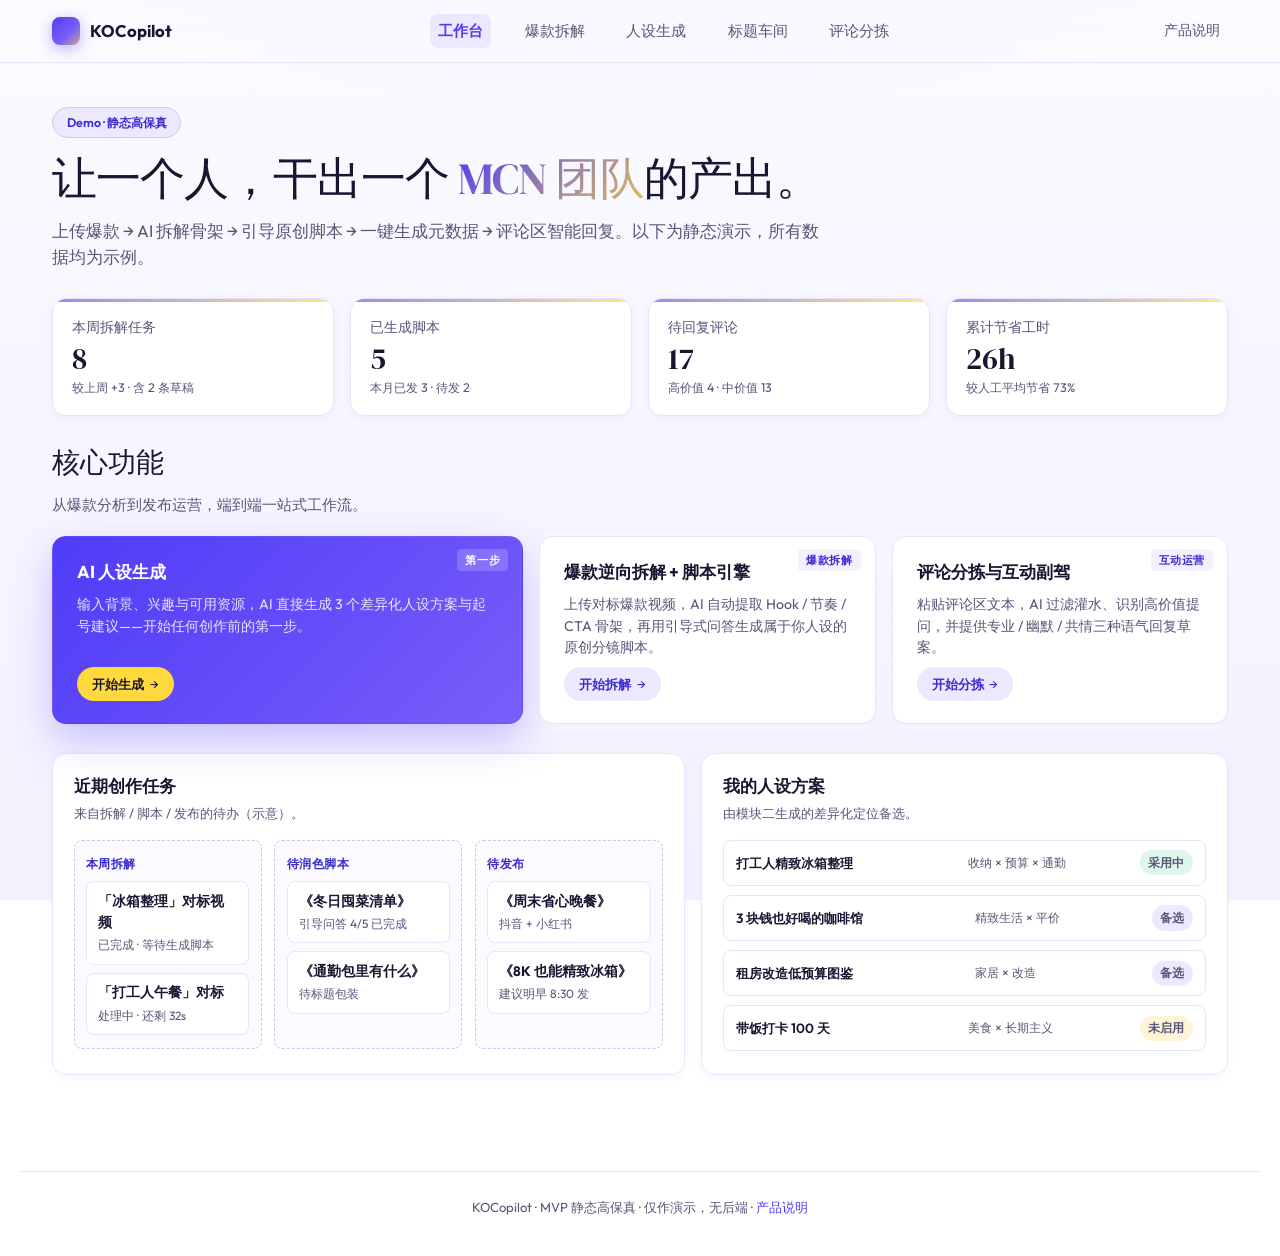
==== index.html @ 05bf1bc9 "feat: initial commit (KOCopilot v0.5)" ====
<!DOCTYPE html>
<html lang="zh-CN">
  <head>
    <meta charset="UTF-8" />
    <meta name="viewport" content="width=device-width, initial-scale=1.0" />
    <title>工作台 — KOCopilot</title>
    <meta
      name="description"
      content="爆款拆解、人设定向、标题包装、评论分拣 一站式 AI 副驾。Demo。"
    />
    <link rel="preconnect" href="https://fonts.googleapis.com" />
    <link rel="preconnect" href="https://fonts.gstatic.com" crossorigin />
    <link
      href="https://fonts.googleapis.com/css2?family=DM+Serif+Display:ital@0;1&family=Outfit:wght@400;500;600;700&display=swap"
      rel="stylesheet"
    />
    <link rel="stylesheet" href="styles.css" />
    <link rel="stylesheet" href="app-screens.css" />
  </head>
  <body>
    <header class="koc-topbar" role="banner">
      <div class="koc-topbar__inner">
        <a class="koc-brand" href="index.html">KOCopilot</a>
        <nav class="koc-nav" aria-label="主功能">
          <a href="index.html" aria-current="page">工作台</a>
          <a href="feature-1.html">爆款拆解</a>
          <a href="feature-2.html">人设生成</a>
          <a href="feature-3.html">标题车间</a>
          <a href="feature-4.html">评论分拣</a>
        </nav>
        <div class="koc-nav koc-nav--muted">
          <a href="landing.html">产品说明</a>
        </div>
      </div>
    </header>

    <main id="main" aria-label="工作台">
      <header class="koc-hero">
        <span class="koc-badge">Demo · 静态高保真</span>
        <h1>让一个人，干出一个 <em>MCN 团队</em>的产出。</h1>
        <p class="koc-lead">
          上传爆款 → AI 拆解骨架 → 引导原创脚本 → 一键生成元数据 → 评论区智能回复。以下为静态演示，所有数据均为示例。
        </p>
      </header>

      <section class="koc-stat-grid" aria-label="数据概览">
        <div class="koc-stat">
          <p class="koc-stat__k">本周拆解任务</p>
          <p class="koc-stat__v">8</p>
          <p class="koc-stat__meta">较上周 +3 · 含 2 条草稿</p>
        </div>
        <div class="koc-stat">
          <p class="koc-stat__k">已生成脚本</p>
          <p class="koc-stat__v">5</p>
          <p class="koc-stat__meta">本月已发 3 · 待发 2</p>
        </div>
        <div class="koc-stat">
          <p class="koc-stat__k">待回复评论</p>
          <p class="koc-stat__v">17</p>
          <p class="koc-stat__meta">高价值 4 · 中价值 13</p>
        </div>
        <div class="koc-stat">
          <p class="koc-stat__k">累计节省工时</p>
          <p class="koc-stat__v">26h</p>
          <p class="koc-stat__meta">较人工平均节省 73%</p>
        </div>
      </section>

      <h2 class="koc-sec-title">核心功能</h2>
      <p class="koc-sec-sub">从爆款分析到发布运营，端到端一站式工作流。</p>

      <div class="koc-entries" role="list">
        <a class="koc-entry koc-entry--primary" href="feature-2.html" role="listitem">
          <span class="koc-entry__tag">第一步</span>
          <h3 class="koc-entry__title">AI 人设生成</h3>
          <p class="koc-entry__p">
            输入背景、兴趣与可用资源，AI 直接生成 3 个差异化人设方案与起号建议——开始任何创作前的第一步。
          </p>
          <span class="koc-entry__cta">开始生成</span>
        </a>
        <a class="koc-entry" href="feature-1.html" role="listitem">
          <span class="koc-entry__tag">爆款拆解</span>
          <h3 class="koc-entry__title">爆款逆向拆解 + 脚本引擎</h3>
          <p class="koc-entry__p">
            上传对标爆款视频，AI 自动提取 Hook / 节奏 / CTA 骨架，再用引导式问答生成属于你人设的原创分镜脚本。
          </p>
          <span class="koc-entry__cta">开始拆解</span>
        </a>
        <a class="koc-entry" href="feature-4.html" role="listitem">
          <span class="koc-entry__tag">互动运营</span>
          <h3 class="koc-entry__title">评论分拣与互动副驾</h3>
          <p class="koc-entry__p">
            粘贴评论区文本，AI 过滤灌水、识别高价值提问，并提供专业 / 幽默 / 共情三种语气回复草案。
          </p>
          <span class="koc-entry__cta">开始分拣</span>
        </a>
      </div>

      <div class="koc-board-row" aria-label="看板区">
        <section class="koc-board" aria-labelledby="board-tasks">
          <h2 id="board-tasks">近期创作任务</h2>
          <p class="koc-board__sub">来自拆解 / 脚本 / 发布的待办（示意）。</p>
          <div class="koc-lanes">
            <div class="koc-lane">
              <h4>本周拆解</h4>
              <div class="koc-card-sm">
                <b>「冰箱整理」对标视频</b>
                <span>已完成 · 等待生成脚本</span>
              </div>
              <div class="koc-card-sm">
                <b>「打工人午餐」对标</b>
                <span>处理中 · 还剩 32s</span>
              </div>
            </div>
            <div class="koc-lane">
              <h4>待润色脚本</h4>
              <div class="koc-card-sm">
                <b>《冬日囤菜清单》</b>
                <span>引导问答 4/5 已完成</span>
              </div>
              <div class="koc-card-sm">
                <b>《通勤包里有什么》</b>
                <span>待标题包装</span>
              </div>
            </div>
            <div class="koc-lane">
              <h4>待发布</h4>
              <div class="koc-card-sm">
                <b>《周末省心晚餐》</b>
                <span>抖音 + 小红书</span>
              </div>
              <div class="koc-card-sm">
                <b>《8K 也能精致冰箱》</b>
                <span>建议明早 8:30 发</span>
              </div>
            </div>
          </div>
        </section>

        <section class="koc-board" aria-labelledby="board-personas">
          <h2 id="board-personas">我的人设方案</h2>
          <p class="koc-board__sub">由模块二生成的差异化定位备选。</p>
          <ul class="koc-list">
            <li>
              <b>打工人精致冰箱整理</b>
              <span>收纳 × 预算 × 通勤</span>
              <span class="koc-pill koc-pill--ok">采用中</span>
            </li>
            <li>
              <b>3 块钱也好喝的咖啡馆</b>
              <span>精致生活 × 平价</span>
              <span class="koc-pill">备选</span>
            </li>
            <li>
              <b>租房改造低预算图鉴</b>
              <span>家居 × 改造</span>
              <span class="koc-pill">备选</span>
            </li>
            <li>
              <b>带饭打卡 100 天</b>
              <span>美食 × 长期主义</span>
              <span class="koc-pill koc-pill--warn">未启用</span>
            </li>
          </ul>
        </section>
      </div>
    </main>

    <footer class="koc-footer">
      KOCopilot · MVP 静态高保真 · 仅作演示，无后端 ·
      <a href="landing.html">产品说明</a>
    </footer>
  </body>
</html>
---- styles.css ----
/* KOCopilot — Web 静态高保真 · 紫蓝创作者系（桌面优先）
 * 主题色集中在 :root，5 分钟可换皮（参见 README 「换皮指南」）。
 */
:root {
  /* 主色板：墨紫 + 撞色亮黄 + 浅紫卡 */
  --bg-soft: #fafaff;
  --bg-deep: #f4f1ff;
  --ink: #1a1632;
  --ink-muted: #5a5478;
  --line: #e8e5fa;
  --line-strong: #cfc8ee;

  --primary: #4f3cf7;
  --primary-700: #3a2bd0;
  --primary-100: #ece8ff;
  --accent: #ffd93d;
  --accent-700: #e7b800;

  --success: #19b675;
  --warning: #f59e0b;
  --danger: #e2466a;

  --surface: #ffffff;
  --surface-soft: rgba(255, 255, 255, 0.78);
  --shadow-sm: 0 2px 8px rgba(79, 60, 247, 0.06);
  --shadow-md: 0 12px 36px rgba(79, 60, 247, 0.1);
  --shadow-lg: 0 24px 64px rgba(79, 60, 247, 0.14);

  --radius-sm: 8px;
  --radius: 14px;
  --radius-lg: 20px;

  --font-display: "DM Serif Display", "Songti SC", "SimSun", serif;
  --font-body: "Outfit", "PingFang SC", "Microsoft YaHei", sans-serif;
}

*,
*::before,
*::after {
  box-sizing: border-box;
}

html {
  scroll-behavior: smooth;
}

@media (prefers-reduced-motion: reduce) {
  html {
    scroll-behavior: auto;
  }
}

body {
  margin: 0;
  min-height: 100vh;
  font-family: var(--font-body);
  font-size: 16px;
  line-height: 1.55;
  color: var(--ink);
  background:
    radial-gradient(ellipse 100% 60% at 50% -20%, rgba(79, 60, 247, 0.08), transparent 55%),
    linear-gradient(180deg, #fafaff 0%, #f4f1ff 100%);
  background-attachment: fixed;
}

a {
  color: var(--primary);
  text-decoration: none;
}

a:hover {
  text-decoration: underline;
}

/* ===== 顶部导航 ===== */
.koc-topbar {
  position: sticky;
  top: 0;
  z-index: 100;
  backdrop-filter: blur(14px);
  -webkit-backdrop-filter: blur(14px);
  background: rgba(250, 250, 255, 0.85);
  border-bottom: 1px solid var(--line);
}

.koc-topbar__inner {
  max-width: 1240px;
  margin: 0 auto;
  padding: 0.85rem 2rem;
  display: flex;
  align-items: center;
  justify-content: space-between;
  gap: 1.5rem;
  flex-wrap: wrap;
}

.koc-brand {
  display: inline-flex;
  align-items: center;
  gap: 0.6rem;
  font-weight: 700;
  font-size: 1.05rem;
  color: var(--ink);
  text-decoration: none;
}

.koc-brand::before {
  content: "";
  display: block;
  width: 28px;
  height: 28px;
  border-radius: 8px;
  background: linear-gradient(135deg, var(--primary) 0%, #7a5ef9 60%, var(--accent) 130%);
  box-shadow: 0 4px 14px rgba(79, 60, 247, 0.36);
}

.koc-nav {
  display: flex;
  align-items: center;
  gap: 1.6rem;
  list-style: none;
  margin: 0;
  padding: 0;
}

.koc-nav a {
  color: var(--ink-muted);
  font-weight: 500;
  font-size: 0.94rem;
  padding: 0.35rem 0.5rem;
  border-radius: var(--radius-sm);
  transition: color 0.15s ease, background 0.15s ease;
}

.koc-nav a:hover {
  color: var(--ink);
  text-decoration: none;
  background: var(--bg-deep);
}

.koc-nav a[aria-current="page"] {
  color: var(--primary);
  background: var(--primary-100);
  font-weight: 600;
}

.koc-nav--muted a {
  font-size: 0.85rem;
}

/* ===== 通用按钮 ===== */
.btn {
  display: inline-flex;
  align-items: center;
  justify-content: center;
  padding: 0.6rem 1.2rem;
  border-radius: 999px;
  font-family: inherit;
  font-weight: 600;
  font-size: 0.92rem;
  border: 1px solid transparent;
  cursor: pointer;
  transition: transform 0.15s ease, box-shadow 0.15s ease, background 0.15s ease;
  text-decoration: none;
  color: var(--ink);
  background: var(--surface);
}

.btn:focus-visible {
  outline: 2px solid var(--primary);
  outline-offset: 2px;
}

.btn-primary {
  background: linear-gradient(135deg, var(--primary), #7a5ef9);
  color: #fff;
  border-color: transparent;
  box-shadow: 0 8px 24px rgba(79, 60, 247, 0.32);
}

.btn-primary:hover {
  transform: translateY(-1px);
  color: #fff;
  text-decoration: none;
  box-shadow: 0 14px 32px rgba(79, 60, 247, 0.4);
}

.btn-ghost {
  background: var(--surface);
  border-color: var(--line-strong);
  color: var(--ink);
}

.btn-ghost:hover {
  background: var(--bg-deep);
  text-decoration: none;
}

.btn.sm {
  padding: 0.4rem 0.95rem;
  font-size: 0.82rem;
}

/* ===== 主区与 Hero ===== */
main {
  max-width: 1240px;
  margin: 0 auto;
  padding: 0 2rem 4rem;
}

.koc-hero {
  padding: 2.75rem 0 1.75rem;
}

.koc-hero h1 {
  font-family: var(--font-display);
  font-size: clamp(2rem, 3.6vw, 2.8rem);
  font-weight: 400;
  line-height: 1.12;
  margin: 0 0 0.85rem;
  letter-spacing: -0.02em;
  color: var(--ink);
}

.koc-hero h1 em {
  font-style: normal;
  background: linear-gradient(135deg, var(--primary) 0%, var(--accent) 120%);
  -webkit-background-clip: text;
  background-clip: text;
  -webkit-text-fill-color: transparent;
}

.koc-lead {
  font-size: 1.05rem;
  color: var(--ink-muted);
  margin: 0;
  max-width: 48rem;
}

.koc-badge {
  display: inline-block;
  padding: 0.32rem 0.85rem;
  border-radius: 999px;
  background: var(--primary-100);
  border: 1px solid var(--line-strong);
  font-size: 0.78rem;
  font-weight: 600;
  color: var(--primary-700);
  margin-bottom: 1rem;
}

/* ===== 通用 Section title ===== */
.koc-sec-title {
  font-family: var(--font-display);
  font-size: clamp(1.45rem, 2.2vw, 1.85rem);
  font-weight: 400;
  margin: 1.6rem 0 1.1rem;
  color: var(--ink);
}

.koc-sec-sub {
  font-size: 0.95rem;
  color: var(--ink-muted);
  margin: -0.6rem 0 1.2rem;
}

/* ===== 卡片基底 ===== */
.koc-card {
  background: var(--surface);
  border: 1px solid var(--line);
  border-radius: var(--radius);
  box-shadow: var(--shadow-sm);
}

/* ===== 站脚 ===== */
.koc-footer {
  max-width: 1240px;
  margin: 0 auto;
  padding: 1.6rem 2rem 2.4rem;
  border-top: 1px solid var(--line);
  text-align: center;
  font-size: 0.82rem;
  color: var(--ink-muted);
}

.koc-footer a {
  color: var(--primary);
}

/* ===== Toast (顶部短消息) ===== */
.koc-toast {
  position: fixed;
  top: 88px;
  right: 24px;
  z-index: 999;
  max-width: 420px;
  padding: 0.8rem 1.1rem;
  border-radius: var(--radius);
  background: var(--ink);
  color: #fff;
  font-size: 0.92rem;
  line-height: 1.45;
  box-shadow: var(--shadow-md);
  opacity: 0;
  transform: translateY(-10px);
  transition: opacity 0.2s ease, transform 0.2s ease;
  pointer-events: none;
}
.koc-toast.is-visible {
  opacity: 1;
  transform: translateY(0);
  pointer-events: auto;
}
.koc-toast[data-kind="error"] { background: var(--danger); }
.koc-toast[data-kind="success"] { background: var(--success); }

/* ===== 加载占位 (skeleton placeholder used while AI is thinking) ===== */
.koc-loading {
  padding: 1.2rem 1rem;
  border: 1px dashed var(--line-strong);
  border-radius: var(--radius);
  color: var(--ink-muted);
  text-align: center;
  font-size: 0.92rem;
  background: var(--bg-soft);
}
.koc-loading::before {
  content: "";
  display: inline-block;
  width: 14px;
  height: 14px;
  margin-right: 0.5rem;
  border: 2px solid var(--primary-100);
  border-top-color: var(--primary);
  border-radius: 50%;
  vertical-align: -2px;
  animation: koc-spin 0.9s linear infinite;
}
@keyframes koc-spin { to { transform: rotate(360deg); } }

/* 按钮 disabled 状态视觉补强 */
.btn[disabled],
.btn[aria-busy="true"] {
  opacity: 0.6;
  cursor: progress;
}

/* ASR 上传状态条 */
.koc-asr-status {
  margin-top: 0.8rem;
  padding: 0.7rem 0.9rem;
  border-radius: var(--radius-sm);
  background: var(--bg-soft);
  border: 1px solid var(--line);
  font-size: 0.88rem;
  color: var(--ink-muted);
  line-height: 1.5;
}
.koc-asr-status[data-kind="success"] {
  background: rgba(25, 182, 117, 0.08);
  border-color: rgba(25, 182, 117, 0.3);
  color: var(--success);
}
.koc-asr-status[data-kind="error"] {
  background: rgba(226, 70, 106, 0.08);
  border-color: rgba(226, 70, 106, 0.35);
  color: var(--danger);
}

/* 脉冲提示：ASR 完成后让"用 AI 拆解骨架"按钮闪一下吸引注意 */
.koc-pulse {
  animation: koc-pulse 1.6s ease-in-out 3;
  box-shadow: 0 0 0 4px var(--primary-100);
}
@keyframes koc-pulse {
  0%, 100% { transform: translateY(0); }
  50%      { transform: translateY(-2px); }
}

/* ===== 响应式 ===== */
@media (max-width: 760px) {
  .koc-topbar__inner {
    padding: 0.7rem 1.2rem;
  }
  main {
    padding: 0 1.2rem 3rem;
  }
}
---- app-screens.css ----
/* KOCopilot — 工作台 + 功能页布局
 * 与 styles.css 配合使用，所有变量来自 styles.css 的 :root。
 */

/* ===== 工作台：Hero & 数据概览 ===== */
.koc-stat-grid {
  display: grid;
  grid-template-columns: repeat(4, minmax(0, 1fr));
  gap: 1rem;
  margin-bottom: 1.6rem;
}

@media (max-width: 980px) {
  .koc-stat-grid {
    grid-template-columns: repeat(2, minmax(0, 1fr));
  }
}

.koc-stat {
  padding: 1.1rem 1.2rem;
  background: var(--surface);
  border: 1px solid var(--line);
  border-radius: var(--radius);
  box-shadow: var(--shadow-sm);
  position: relative;
  overflow: hidden;
}

.koc-stat::after {
  content: "";
  position: absolute;
  inset: 0 0 auto 0;
  height: 3px;
  background: linear-gradient(90deg, var(--primary), var(--accent));
  opacity: 0.6;
}

.koc-stat__k {
  margin: 0;
  font-size: 0.85rem;
  color: var(--ink-muted);
  font-weight: 500;
}

.koc-stat__v {
  margin: 0.4rem 0 0.25rem;
  font-family: var(--font-display);
  font-size: 1.85rem;
  line-height: 1;
  color: var(--ink);
}

.koc-stat__meta {
  margin: 0;
  font-size: 0.78rem;
  color: var(--ink-muted);
}

/* ===== 工作台：核心入口（一主二次） ===== */
.koc-entries {
  display: grid;
  grid-template-columns: minmax(0, 1.4fr) minmax(0, 1fr) minmax(0, 1fr);
  gap: 1rem;
  margin-bottom: 1.8rem;
}

@media (max-width: 980px) {
  .koc-entries {
    grid-template-columns: 1fr;
  }
}

.koc-entry {
  position: relative;
  display: flex;
  flex-direction: column;
  gap: 0.5rem;
  padding: 1.4rem 1.5rem;
  border-radius: var(--radius);
  border: 1px solid var(--line);
  background: var(--surface);
  text-decoration: none;
  color: var(--ink);
  transition: transform 0.15s ease, box-shadow 0.15s ease, border-color 0.15s ease;
  min-height: 152px;
}

.koc-entry:hover {
  text-decoration: none;
  transform: translateY(-2px);
  box-shadow: var(--shadow-md);
  border-color: var(--line-strong);
}

.koc-entry__title {
  margin: 0;
  font-size: 1.08rem;
  font-weight: 700;
}

.koc-entry__p {
  margin: 0;
  font-size: 0.88rem;
  color: var(--ink-muted);
  line-height: 1.55;
}

.koc-entry__cta {
  margin-top: auto;
  align-self: flex-start;
  display: inline-flex;
  align-items: center;
  gap: 0.35rem;
  padding: 0.42rem 0.95rem;
  border-radius: 999px;
  font-size: 0.82rem;
  font-weight: 600;
  background: var(--primary-100);
  color: var(--primary-700);
}

.koc-entry__cta::after {
  content: "→";
  font-weight: 400;
}

.koc-entry--primary {
  background: linear-gradient(135deg, var(--primary) 0%, #6750f9 60%, #7a5ef9 100%);
  color: #fff;
  border-color: transparent;
  box-shadow: 0 16px 40px rgba(79, 60, 247, 0.28);
}

.koc-entry--primary .koc-entry__p {
  color: rgba(255, 255, 255, 0.86);
}

.koc-entry--primary .koc-entry__cta {
  background: var(--accent);
  color: #1a1632;
}

.koc-entry--primary:hover {
  box-shadow: 0 22px 50px rgba(79, 60, 247, 0.36);
  border-color: transparent;
}

.koc-entry__tag {
  position: absolute;
  top: 12px;
  right: 14px;
  font-size: 0.66rem;
  font-weight: 600;
  letter-spacing: 0.05em;
  padding: 0.2rem 0.5rem;
  border-radius: 4px;
  background: rgba(255, 255, 255, 0.18);
  color: rgba(255, 255, 255, 0.96);
  text-transform: uppercase;
}

.koc-entry:not(.koc-entry--primary) .koc-entry__tag {
  background: var(--bg-deep);
  color: var(--primary-700);
}

/* ===== 工作台：双看板 ===== */
.koc-board-row {
  display: grid;
  grid-template-columns: minmax(0, 1.2fr) minmax(0, 1fr);
  gap: 1rem;
  margin-bottom: 2rem;
}

@media (max-width: 980px) {
  .koc-board-row {
    grid-template-columns: 1fr;
  }
}

.koc-board {
  padding: 1.2rem 1.3rem 1.4rem;
  background: var(--surface);
  border: 1px solid var(--line);
  border-radius: var(--radius);
  box-shadow: var(--shadow-sm);
}

.koc-board h2 {
  margin: 0 0 0.25rem;
  font-size: 1.05rem;
  font-weight: 700;
  color: var(--ink);
}

.koc-board__sub {
  margin: 0 0 1rem;
  font-size: 0.82rem;
  color: var(--ink-muted);
}

.koc-lanes {
  display: grid;
  grid-template-columns: repeat(3, minmax(0, 1fr));
  gap: 0.8rem;
}

.koc-lane {
  background: var(--bg-soft);
  border: 1px dashed var(--line-strong);
  border-radius: var(--radius-sm);
  padding: 0.8rem 0.7rem;
  display: flex;
  flex-direction: column;
  gap: 0.5rem;
  min-height: 168px;
}

.koc-lane h4 {
  margin: 0;
  font-size: 0.78rem;
  font-weight: 600;
  color: var(--primary-700);
  letter-spacing: 0.04em;
  text-transform: uppercase;
}

.koc-card-sm {
  padding: 0.55rem 0.7rem;
  background: var(--surface);
  border: 1px solid var(--line);
  border-radius: 8px;
  display: flex;
  flex-direction: column;
  gap: 0.18rem;
}

.koc-card-sm b {
  font-size: 0.86rem;
  color: var(--ink);
}

.koc-card-sm span {
  font-size: 0.75rem;
  color: var(--ink-muted);
}

/* 看板中的列表表格 */
.koc-list {
  list-style: none;
  margin: 0;
  padding: 0;
  display: flex;
  flex-direction: column;
  gap: 0.55rem;
}

.koc-list li {
  display: grid;
  grid-template-columns: 1.1fr 0.8fr auto;
  gap: 0.6rem;
  padding: 0.6rem 0.75rem;
  background: var(--surface);
  border: 1px solid var(--line);
  border-radius: 8px;
  align-items: center;
  font-size: 0.84rem;
}

.koc-list li b {
  font-weight: 600;
  color: var(--ink);
}

.koc-list li span {
  color: var(--ink-muted);
  font-size: 0.78rem;
}

.koc-pill {
  font-size: 0.7rem;
  font-weight: 600;
  padding: 0.18rem 0.55rem;
  border-radius: 999px;
  background: var(--primary-100);
  color: var(--primary-700);
}

.koc-pill--warn {
  background: #fff4d6;
  color: #946b00;
}

.koc-pill--ok {
  background: #def7ec;
  color: #117c4f;
}

/* ===== 功能页：通用骨架 ===== */
.koc-feature {
  display: grid;
  grid-template-columns: 280px minmax(0, 1fr);
  gap: 1.4rem;
  margin-top: 1.4rem;
}

@media (max-width: 980px) {
  .koc-feature {
    grid-template-columns: 1fr;
  }
}

.koc-side {
  background: var(--surface);
  border: 1px solid var(--line);
  border-radius: var(--radius);
  padding: 1rem;
  height: fit-content;
  position: sticky;
  top: 80px;
}

.koc-side h3 {
  margin: 0 0 0.85rem;
  font-size: 0.86rem;
  font-weight: 600;
  color: var(--ink-muted);
  text-transform: uppercase;
  letter-spacing: 0.06em;
}

.koc-steps {
  list-style: none;
  margin: 0;
  padding: 0;
  display: flex;
  flex-direction: column;
  gap: 0.4rem;
}

.koc-steps li {
  display: flex;
  align-items: center;
  gap: 0.6rem;
  padding: 0.55rem 0.7rem;
  border-radius: 10px;
  font-size: 0.86rem;
  color: var(--ink-muted);
}

.koc-steps li::before {
  content: attr(data-step);
  display: grid;
  place-items: center;
  width: 22px;
  height: 22px;
  border-radius: 50%;
  background: var(--bg-deep);
  font-size: 0.72rem;
  font-weight: 700;
  color: var(--primary-700);
}

.koc-steps li[aria-current="step"] {
  background: var(--primary-100);
  color: var(--primary-700);
  font-weight: 600;
}

.koc-steps li[aria-current="step"]::before {
  background: var(--primary);
  color: #fff;
}

.koc-steps li.is-done {
  color: var(--ink);
  opacity: 0.7;
}

.koc-steps li.is-done::before {
  background: var(--success);
  color: #fff;
  content: "✓";
}

.koc-stage {
  display: flex;
  flex-direction: column;
  gap: 1.1rem;
}

.koc-panel {
  background: var(--surface);
  border: 1px solid var(--line);
  border-radius: var(--radius);
  padding: 1.4rem 1.5rem;
  box-shadow: var(--shadow-sm);
}

.koc-panel__head {
  display: flex;
  justify-content: space-between;
  align-items: flex-start;
  gap: 1rem;
  flex-wrap: wrap;
  margin-bottom: 0.9rem;
}

.koc-panel__head h2 {
  margin: 0;
  font-size: 1.15rem;
  font-weight: 700;
  color: var(--ink);
}

.koc-panel__head p {
  margin: 0.25rem 0 0;
  font-size: 0.85rem;
  color: var(--ink-muted);
}

/* ===== 功能页 1：上传区 ===== */
.koc-uploader {
  border: 2px dashed var(--line-strong);
  border-radius: var(--radius);
  background: var(--bg-soft);
  padding: 2.4rem 1.5rem;
  text-align: center;
  transition: background 0.15s ease, border-color 0.15s ease;
}

.koc-uploader.is-drag {
  background: var(--primary-100);
  border-color: var(--primary);
}

.koc-uploader__icon {
  width: 56px;
  height: 56px;
  margin: 0 auto 0.85rem;
  border-radius: 14px;
  display: grid;
  place-items: center;
  background: linear-gradient(135deg, var(--primary), var(--accent));
  color: #fff;
  font-size: 1.5rem;
  box-shadow: var(--shadow-md);
}

.koc-uploader__title {
  margin: 0 0 0.4rem;
  font-size: 1.05rem;
  font-weight: 700;
}

.koc-uploader__hint {
  margin: 0 0 1rem;
  font-size: 0.84rem;
  color: var(--ink-muted);
}

/* 拆解结果骨架卡 */
.koc-skeleton {
  display: grid;
  grid-template-columns: 96px 1fr;
  gap: 1rem;
  padding: 1rem 1.2rem;
  border: 1px solid var(--line);
  border-radius: var(--radius);
  background: var(--bg-soft);
}

.koc-skeleton__time {
  display: grid;
  place-items: center;
  background: var(--primary);
  color: #fff;
  border-radius: 10px;
  font-family: var(--font-display);
  font-size: 1.4rem;
}

.koc-skeleton__body h4 {
  margin: 0 0 0.4rem;
  font-size: 0.96rem;
  color: var(--ink);
}

.koc-skeleton__body p {
  margin: 0;
  font-size: 0.85rem;
  color: var(--ink-muted);
  line-height: 1.55;
}

.koc-skeleton__body em {
  display: inline-block;
  margin-top: 0.5rem;
  font-style: normal;
  font-size: 0.75rem;
  background: var(--accent);
  color: #1a1632;
  padding: 0.18rem 0.55rem;
  border-radius: 4px;
}

/* 引导问答 */
.koc-qa {
  display: flex;
  flex-direction: column;
  gap: 0.85rem;
}

.koc-qa__bot {
  align-self: flex-start;
  max-width: 75%;
  background: var(--bg-deep);
  border: 1px solid var(--line);
  border-radius: 14px 14px 14px 4px;
  padding: 0.75rem 1rem;
  font-size: 0.92rem;
}

.koc-qa__opts {
  display: flex;
  flex-wrap: wrap;
  gap: 0.5rem;
}

.koc-qa__opt {
  padding: 0.42rem 0.95rem;
  border-radius: 999px;
  border: 1px solid var(--line-strong);
  background: var(--surface);
  font-size: 0.84rem;
  color: var(--ink);
  cursor: pointer;
  transition: all 0.15s ease;
}

.koc-qa__opt:hover {
  background: var(--primary-100);
  border-color: var(--primary);
  color: var(--primary-700);
}

.koc-qa__opt.is-selected {
  background: var(--primary);
  color: #fff;
  border-color: var(--primary);
}

/* ===== 功能页 3：标题/标签输出网格 ===== */
.koc-output-grid {
  display: grid;
  grid-template-columns: repeat(2, minmax(0, 1fr));
  gap: 0.75rem;
}

@media (max-width: 760px) {
  .koc-output-grid {
    grid-template-columns: 1fr;
  }
}

.koc-output-card {
  padding: 0.85rem 1rem;
  border: 1px solid var(--line);
  border-radius: 12px;
  background: var(--surface);
  display: flex;
  flex-direction: column;
  gap: 0.4rem;
}

.koc-output-card__type {
  font-size: 0.7rem;
  font-weight: 700;
  color: var(--primary-700);
  letter-spacing: 0.05em;
  text-transform: uppercase;
}

.koc-output-card__text {
  margin: 0;
  font-size: 0.92rem;
  color: var(--ink);
  font-weight: 600;
}

.koc-output-card__bar {
  display: flex;
  justify-content: space-between;
  align-items: center;
  font-size: 0.75rem;
  color: var(--ink-muted);
}

.koc-tag-cluster {
  display: flex;
  flex-direction: column;
  gap: 0.5rem;
}

.koc-tag-cluster__row {
  display: flex;
  flex-wrap: wrap;
  gap: 0.4rem;
  align-items: center;
}

.koc-tag-cluster__row b {
  flex-basis: 6rem;
  font-size: 0.82rem;
  color: var(--ink-muted);
  font-weight: 600;
}

.koc-tag {
  padding: 0.25rem 0.7rem;
  border-radius: 999px;
  background: var(--bg-deep);
  border: 1px solid var(--line);
  font-size: 0.78rem;
  color: var(--primary-700);
}

.koc-tag--accent {
  background: #fff8d8;
  border-color: #f3e1a1;
  color: #946b00;
}

/* ===== 功能页 4：评论分拣 ===== */
.koc-comment-input {
  width: 100%;
  min-height: 130px;
  padding: 0.85rem 1rem;
  border: 1px solid var(--line);
  border-radius: 10px;
  resize: vertical;
  font-family: inherit;
  font-size: 0.9rem;
  background: var(--bg-soft);
  color: var(--ink);
}

.koc-comment-input:focus {
  outline: 2px solid var(--primary);
  outline-offset: 1px;
}

.koc-bucket {
  margin-top: 1rem;
  display: flex;
  flex-direction: column;
  gap: 0.6rem;
}

.koc-bucket > details {
  border: 1px solid var(--line);
  border-radius: 10px;
  background: var(--surface);
  padding: 0.7rem 0.95rem;
}

.koc-bucket > details[open] {
  background: var(--bg-soft);
}

.koc-bucket > details > summary {
  cursor: pointer;
  font-size: 0.92rem;
  font-weight: 600;
  color: var(--ink);
  list-style: none;
}

.koc-bucket > details > summary::before {
  content: "▸ ";
  color: var(--primary);
  font-weight: 700;
  margin-right: 0.3rem;
}

.koc-bucket > details[open] > summary::before {
  content: "▾ ";
}

.koc-comment {
  margin-top: 0.65rem;
  padding: 0.7rem 0.85rem;
  background: var(--surface);
  border: 1px solid var(--line);
  border-radius: 8px;
}

.koc-comment__meta {
  display: flex;
  justify-content: space-between;
  font-size: 0.75rem;
  color: var(--ink-muted);
  margin-bottom: 0.35rem;
}

.koc-comment__text {
  margin: 0 0 0.6rem;
  font-size: 0.88rem;
  color: var(--ink);
}

.koc-replies {
  display: grid;
  grid-template-columns: repeat(3, minmax(0, 1fr));
  gap: 0.5rem;
}

@media (max-width: 760px) {
  .koc-replies {
    grid-template-columns: 1fr;
  }
}

.koc-reply {
  padding: 0.6rem 0.75rem;
  background: var(--bg-deep);
  border: 1px solid var(--line);
  border-radius: 8px;
}

.koc-reply h5 {
  margin: 0 0 0.3rem;
  font-size: 0.74rem;
  color: var(--primary-700);
  font-weight: 700;
  letter-spacing: 0.05em;
  text-transform: uppercase;
}

.koc-reply p {
  margin: 0 0 0.45rem;
  font-size: 0.82rem;
  line-height: 1.5;
  color: var(--ink);
}

.koc-reply button {
  font-family: inherit;
  font-size: 0.74rem;
  font-weight: 600;
  padding: 0.28rem 0.7rem;
  border-radius: 6px;
  background: var(--surface);
  border: 1px solid var(--line-strong);
  color: var(--primary-700);
  cursor: pointer;
}

.koc-reply button:hover {
  background: var(--primary);
  color: #fff;
  border-color: var(--primary);
}

/* ===== 功能页 2：人设罗盘输入 + 输出 ===== */
.koc-form-grid {
  display: grid;
  grid-template-columns: repeat(3, minmax(0, 1fr));
  gap: 0.85rem;
  margin-bottom: 1rem;
}

@media (max-width: 760px) {
  .koc-form-grid {
    grid-template-columns: 1fr;
  }
}

.koc-field {
  display: flex;
  flex-direction: column;
  gap: 0.35rem;
}

.koc-field label {
  font-size: 0.78rem;
  font-weight: 600;
  color: var(--ink-muted);
  letter-spacing: 0.04em;
  text-transform: uppercase;
}

.koc-field input,
.koc-field textarea {
  padding: 0.65rem 0.9rem;
  border-radius: 10px;
  border: 1px solid var(--line);
  background: var(--surface);
  font-family: inherit;
  font-size: 0.92rem;
  color: var(--ink);
}

.koc-field input:focus,
.koc-field textarea:focus {
  outline: 2px solid var(--primary);
  outline-offset: 1px;
}

.koc-personas {
  display: grid;
  grid-template-columns: repeat(3, minmax(0, 1fr));
  gap: 1rem;
}

@media (max-width: 980px) {
  .koc-personas {
    grid-template-columns: 1fr;
  }
}

.koc-persona {
  padding: 1.1rem 1.2rem;
  background: var(--surface);
  border: 1px solid var(--line);
  border-radius: var(--radius);
  display: flex;
  flex-direction: column;
  gap: 0.45rem;
}

.koc-persona h4 {
  margin: 0;
  font-family: var(--font-display);
  font-size: 1.1rem;
  color: var(--ink);
}

.koc-persona__why {
  margin: 0;
  font-size: 0.84rem;
  color: var(--ink-muted);
  line-height: 1.55;
}

.koc-persona dl {
  margin: 0.5rem 0 0;
  display: grid;
  grid-template-columns: 5.5rem 1fr;
  row-gap: 0.3rem;
  font-size: 0.78rem;
}

.koc-persona dt {
  color: var(--ink-muted);
  font-weight: 500;
}

.koc-persona dd {
  margin: 0;
  color: var(--ink);
}

/* ===== 通用：免责说明条 ===== */
.koc-disclaimer {
  margin-top: 1.2rem;
  padding: 0.8rem 1.1rem;
  background: var(--bg-deep);
  border: 1px solid var(--line);
  border-radius: 10px;
  font-size: 0.82rem;
  color: var(--ink-muted);
}

.koc-disclaimer b {
  color: var(--primary-700);
}
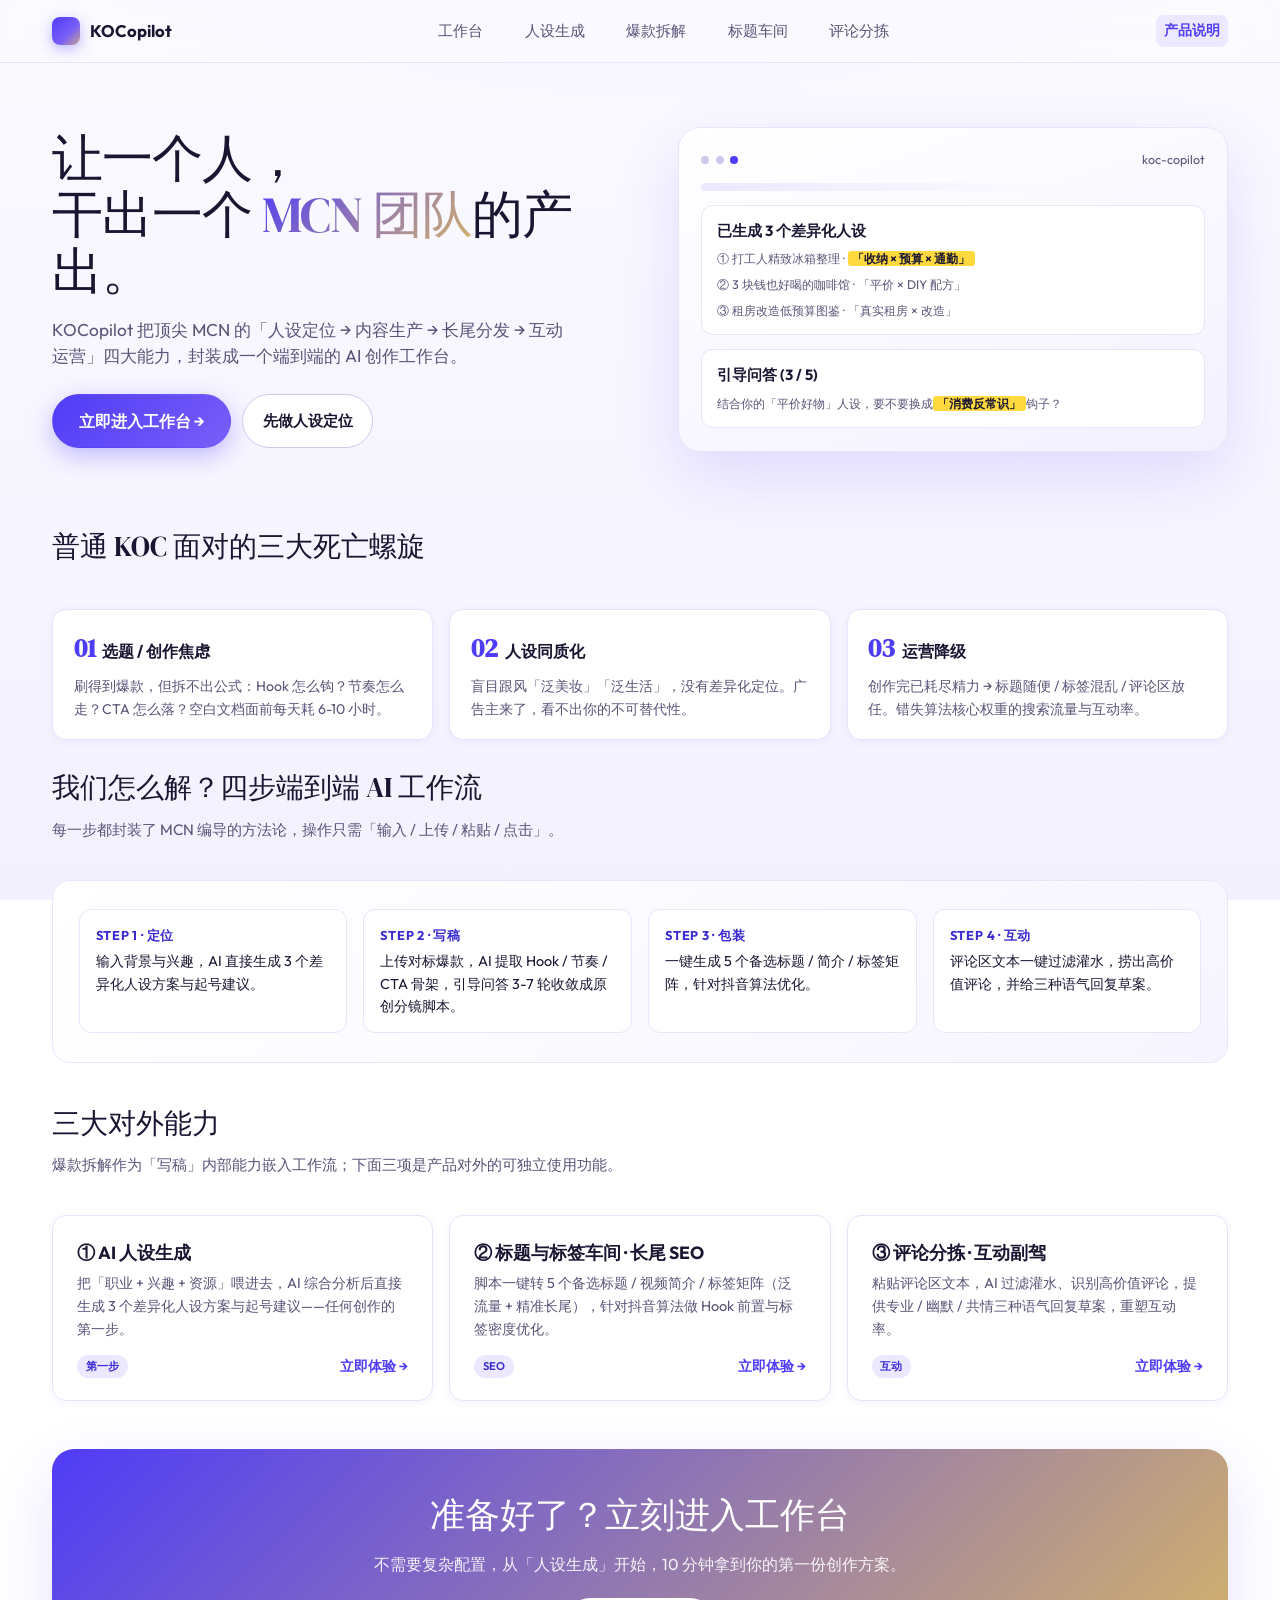
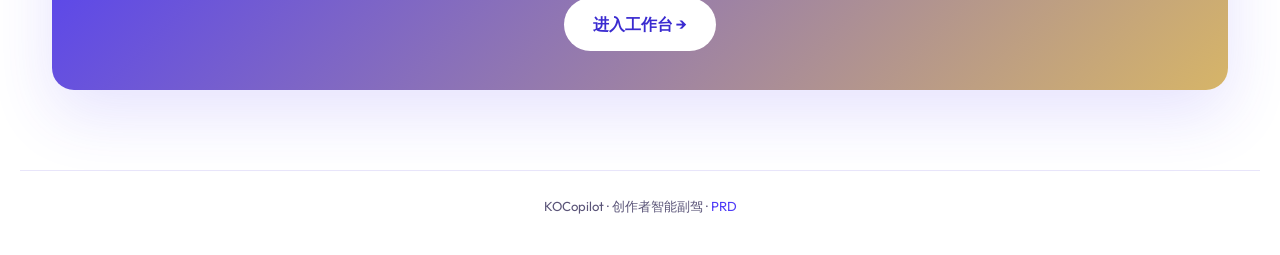
==== commit 13953f9d: "feat: rework homepage to landing page, add workspace history boards, lock SEO to douyin Major user-v" ====
--- a/index.html
+++ b/index.html
@@ -3,10 +3,10 @@
   <head>
     <meta charset="UTF-8" />
     <meta name="viewport" content="width=device-width, initial-scale=1.0" />
-    <title>工作台 — KOCopilot</title>
+    <title>KOCopilot — 创作者智能副驾</title>
     <meta
       name="description"
-      content="爆款拆解、人设定向、标题包装、评论分拣 一站式 AI 副驾。Demo。"
+      content="KOCopilot 创作者智能副驾：从人设定位到评论运营的端到端 AI 工作流。"
     />
     <link rel="preconnect" href="https://fonts.googleapis.com" />
     <link rel="preconnect" href="https://fonts.gstatic.com" crossorigin />
@@ -16,159 +16,391 @@
     />
     <link rel="stylesheet" href="styles.css" />
     <link rel="stylesheet" href="app-screens.css" />
+    <style>
+      /* landing 专属：长页 hero、特性栏、对比表 */
+      .lp-hero {
+        padding: 4rem 0 3rem;
+        display: grid;
+        grid-template-columns: minmax(0, 1.05fr) minmax(0, 1fr);
+        gap: 3rem;
+        align-items: center;
+      }
+      @media (max-width: 900px) {
+        .lp-hero {
+          grid-template-columns: 1fr;
+          padding-top: 2.4rem;
+        }
+      }
+      .lp-hero h1 {
+        font-family: var(--font-display);
+        font-size: clamp(2.2rem, 4vw, 3.2rem);
+        font-weight: 400;
+        line-height: 1.1;
+        margin: 0 0 1.1rem;
+        letter-spacing: -0.02em;
+      }
+      .lp-hero h1 em {
+        font-style: normal;
+        background: linear-gradient(135deg, var(--primary) 0%, var(--accent) 130%);
+        -webkit-background-clip: text;
+        background-clip: text;
+        -webkit-text-fill-color: transparent;
+      }
+      .lp-hero p {
+        font-size: 1.08rem;
+        color: var(--ink-muted);
+        margin: 0 0 1.5rem;
+        max-width: 32rem;
+      }
+      .lp-actions {
+        display: flex;
+        gap: 0.7rem;
+        flex-wrap: wrap;
+      }
+      .lp-actions .btn-primary { padding: 0.85rem 1.6rem; font-size: 1rem; }
+      .lp-mock {
+        background: linear-gradient(160deg, #fff 0%, #f4f1ff 100%);
+        border: 1px solid var(--line);
+        border-radius: 22px;
+        box-shadow: var(--shadow-lg);
+        padding: 1.4rem;
+        display: flex;
+        flex-direction: column;
+        gap: 0.85rem;
+      }
+      .lp-mock-tab {
+        display: flex;
+        gap: 0.4rem;
+        align-items: center;
+      }
+      .lp-mock-dot {
+        width: 8px;
+        height: 8px;
+        border-radius: 50%;
+        background: var(--line-strong);
+      }
+      .lp-mock-dot--accent {
+        background: var(--primary);
+      }
+      .lp-mock-line {
+        height: 8px;
+        border-radius: 4px;
+        background: linear-gradient(90deg, var(--primary-100), transparent 70%);
+      }
+      .lp-mock-card {
+        background: #fff;
+        border: 1px solid var(--line);
+        border-radius: 12px;
+        padding: 0.9rem;
+        display: flex;
+        flex-direction: column;
+        gap: 0.4rem;
+      }
+      .lp-mock-card b {
+        font-size: 0.92rem;
+      }
+      .lp-mock-card span {
+        font-size: 0.78rem;
+        color: var(--ink-muted);
+      }
+      .lp-mock-card mark {
+        background: var(--accent);
+        color: #1a1632;
+        padding: 0 0.3rem;
+        border-radius: 3px;
+        font-weight: 600;
+      }
+      .lp-pain {
+        margin: 2.5rem 0 1.6rem;
+        display: grid;
+        grid-template-columns: repeat(3, minmax(0, 1fr));
+        gap: 1rem;
+      }
+      @media (max-width: 760px) {
+        .lp-pain {
+          grid-template-columns: 1fr;
+        }
+      }
+      .lp-pain article {
+        padding: 1.2rem 1.3rem;
+        border: 1px solid var(--line);
+        border-radius: 14px;
+        background: var(--surface);
+        box-shadow: var(--shadow-sm);
+      }
+      .lp-pain h3 {
+        margin: 0 0 0.4rem;
+        font-size: 1rem;
+      }
+      .lp-pain p {
+        margin: 0;
+        font-size: 0.88rem;
+        color: var(--ink-muted);
+        line-height: 1.6;
+      }
+      .lp-pain .lp-pain-num {
+        display: inline-block;
+        font-family: var(--font-display);
+        font-size: 1.6rem;
+        color: var(--primary);
+        margin-right: 0.4rem;
+      }
+      .lp-flow {
+        margin: 2.4rem 0;
+        padding: 1.8rem 1.6rem;
+        background: linear-gradient(135deg, #fff 0%, var(--bg-deep) 130%);
+        border: 1px solid var(--line);
+        border-radius: 18px;
+      }
+      .lp-flow ol {
+        list-style: none;
+        margin: 0;
+        padding: 0;
+        display: grid;
+        grid-template-columns: repeat(4, minmax(0, 1fr));
+        gap: 1rem;
+      }
+      @media (max-width: 900px) {
+        .lp-flow ol {
+          grid-template-columns: repeat(2, minmax(0, 1fr));
+        }
+      }
+      @media (max-width: 520px) {
+        .lp-flow ol {
+          grid-template-columns: 1fr;
+        }
+      }
+      .lp-flow ol li {
+        padding: 0.95rem 1rem;
+        background: #fff;
+        border: 1px solid var(--line);
+        border-radius: 12px;
+        font-size: 0.9rem;
+      }
+      .lp-flow ol li b {
+        display: block;
+        font-size: 0.8rem;
+        color: var(--primary-700);
+        margin-bottom: 0.3rem;
+        text-transform: uppercase;
+        letter-spacing: 0.06em;
+      }
+      .lp-modules {
+        margin: 2.4rem 0;
+        display: grid;
+        grid-template-columns: repeat(3, minmax(0, 1fr));
+        gap: 1rem;
+      }
+      @media (max-width: 900px) {
+        .lp-modules { grid-template-columns: repeat(2, minmax(0, 1fr)); }
+      }
+      @media (max-width: 600px) {
+        .lp-modules { grid-template-columns: 1fr; }
+      }
+      .lp-modules article {
+        padding: 1.4rem 1.5rem;
+        background: var(--surface);
+        border: 1px solid var(--line);
+        border-radius: 14px;
+        box-shadow: var(--shadow-sm);
+      }
+      .lp-modules h3 {
+        margin: 0 0 0.4rem;
+        font-size: 1.1rem;
+      }
+      .lp-modules p {
+        margin: 0;
+        font-size: 0.9rem;
+        color: var(--ink-muted);
+        line-height: 1.6;
+      }
+      .lp-modules .lp-mod-foot {
+        margin-top: 0.85rem;
+        display: flex;
+        justify-content: space-between;
+        align-items: center;
+      }
+      .lp-modules .lp-mod-foot a {
+        font-weight: 600;
+        font-size: 0.85rem;
+      }
+      /* Bottom CTA strip */
+      .lp-bottom-cta {
+        margin: 3rem 0 1rem;
+        padding: 2.4rem 2rem;
+        text-align: center;
+        background: linear-gradient(135deg, var(--primary) 0%, var(--accent) 130%);
+        border-radius: 22px;
+        color: #fff;
+        box-shadow: var(--shadow-lg);
+      }
+      .lp-bottom-cta h2 {
+        font-family: var(--font-display);
+        font-size: clamp(1.6rem, 3vw, 2.2rem);
+        margin: 0 0 0.6rem;
+        font-weight: 400;
+        color: #fff;
+      }
+      .lp-bottom-cta p {
+        margin: 0 0 1.3rem;
+        opacity: 0.92;
+        font-size: 1rem;
+      }
+      .lp-bottom-cta .btn {
+        background: #fff;
+        color: var(--primary-700);
+        padding: 0.9rem 1.8rem;
+        font-size: 1rem;
+        font-weight: 600;
+        border: none;
+      }
+      .lp-bottom-cta .btn:hover {
+        background: #faf8ff;
+      }
+    </style>
   </head>
   <body>
     <header class="koc-topbar" role="banner">
       <div class="koc-topbar__inner">
         <a class="koc-brand" href="index.html">KOCopilot</a>
         <nav class="koc-nav" aria-label="主功能">
-          <a href="index.html" aria-current="page">工作台</a>
+          <a href="workspace.html">工作台</a>
+          <a href="feature-2.html">人设生成</a>
           <a href="feature-1.html">爆款拆解</a>
-          <a href="feature-2.html">人设生成</a>
           <a href="feature-3.html">标题车间</a>
           <a href="feature-4.html">评论分拣</a>
         </nav>
         <div class="koc-nav koc-nav--muted">
-          <a href="landing.html">产品说明</a>
+          <a href="index.html" aria-current="page">产品说明</a>
         </div>
       </div>
     </header>
 
-    <main id="main" aria-label="工作台">
-      <header class="koc-hero">
-        <span class="koc-badge">Demo · 静态高保真</span>
-        <h1>让一个人，干出一个 <em>MCN 团队</em>的产出。</h1>
-        <p class="koc-lead">
-          上传爆款 → AI 拆解骨架 → 引导原创脚本 → 一键生成元数据 → 评论区智能回复。以下为静态演示，所有数据均为示例。
-        </p>
-      </header>
-
-      <section class="koc-stat-grid" aria-label="数据概览">
-        <div class="koc-stat">
-          <p class="koc-stat__k">本周拆解任务</p>
-          <p class="koc-stat__v">8</p>
-          <p class="koc-stat__meta">较上周 +3 · 含 2 条草稿</p>
+    <main id="main">
+      <section class="lp-hero">
+        <div>
+          <h1>让一个人，<br />干出一个 <em>MCN 团队</em>的产出。</h1>
+          <p>
+            KOCopilot 把顶尖 MCN 的「人设定位 → 内容生产 → 长尾分发 → 互动运营」四大能力，封装成一个端到端的 AI 创作工作台。
+          </p>
+          <div class="lp-actions">
+            <a class="btn btn-primary" href="workspace.html">立即进入工作台 →</a>
+            <a class="btn btn-ghost" href="feature-2.html">先做人设定位</a>
+          </div>
         </div>
-        <div class="koc-stat">
-          <p class="koc-stat__k">已生成脚本</p>
-          <p class="koc-stat__v">5</p>
-          <p class="koc-stat__meta">本月已发 3 · 待发 2</p>
-        </div>
-        <div class="koc-stat">
-          <p class="koc-stat__k">待回复评论</p>
-          <p class="koc-stat__v">17</p>
-          <p class="koc-stat__meta">高价值 4 · 中价值 13</p>
-        </div>
-        <div class="koc-stat">
-          <p class="koc-stat__k">累计节省工时</p>
-          <p class="koc-stat__v">26h</p>
-          <p class="koc-stat__meta">较人工平均节省 73%</p>
-        </div>
+
+        <aside class="lp-mock" aria-hidden="true">
+          <div class="lp-mock-tab">
+            <span class="lp-mock-dot"></span>
+            <span class="lp-mock-dot"></span>
+            <span class="lp-mock-dot lp-mock-dot--accent"></span>
+            <span style="margin-left: auto; font-size: 0.78rem; color: var(--ink-muted);">koc-copilot</span>
+          </div>
+          <div class="lp-mock-line"></div>
+          <div class="lp-mock-card">
+            <b>已生成 3 个差异化人设</b>
+            <span>① 打工人精致冰箱整理 · <mark>「收纳 × 预算 × 通勤」</mark></span>
+            <span>② 3 块钱也好喝的咖啡馆 · 「平价 × DIY 配方」</span>
+            <span>③ 租房改造低预算图鉴 · 「真实租房 × 改造」</span>
+          </div>
+          <div class="lp-mock-card">
+            <b>引导问答 (3 / 5)</b>
+            <span>结合你的「平价好物」人设，要不要换成<mark>「消费反常识」</mark>钩子？</span>
+          </div>
+        </aside>
       </section>
 
-      <h2 class="koc-sec-title">核心功能</h2>
-      <p class="koc-sec-sub">从爆款分析到发布运营，端到端一站式工作流。</p>
-
-      <div class="koc-entries" role="list">
-        <a class="koc-entry koc-entry--primary" href="feature-2.html" role="listitem">
-          <span class="koc-entry__tag">第一步</span>
-          <h3 class="koc-entry__title">AI 人设生成</h3>
-          <p class="koc-entry__p">
-            输入背景、兴趣与可用资源，AI 直接生成 3 个差异化人设方案与起号建议——开始任何创作前的第一步。
-          </p>
-          <span class="koc-entry__cta">开始生成</span>
-        </a>
-        <a class="koc-entry" href="feature-1.html" role="listitem">
-          <span class="koc-entry__tag">爆款拆解</span>
-          <h3 class="koc-entry__title">爆款逆向拆解 + 脚本引擎</h3>
-          <p class="koc-entry__p">
-            上传对标爆款视频，AI 自动提取 Hook / 节奏 / CTA 骨架，再用引导式问答生成属于你人设的原创分镜脚本。
-          </p>
-          <span class="koc-entry__cta">开始拆解</span>
-        </a>
-        <a class="koc-entry" href="feature-4.html" role="listitem">
-          <span class="koc-entry__tag">互动运营</span>
-          <h3 class="koc-entry__title">评论分拣与互动副驾</h3>
-          <p class="koc-entry__p">
-            粘贴评论区文本，AI 过滤灌水、识别高价值提问，并提供专业 / 幽默 / 共情三种语气回复草案。
-          </p>
-          <span class="koc-entry__cta">开始分拣</span>
-        </a>
+      <h2 class="koc-sec-title">普通 KOC 面对的三大死亡螺旋</h2>
+      <div class="lp-pain">
+        <article>
+          <h3><span class="lp-pain-num">01</span>选题 / 创作焦虑</h3>
+          <p>
+            刷得到爆款，但拆不出公式：Hook 怎么钩？节奏怎么走？CTA 怎么落？空白文档面前每天耗 6-10 小时。
+          </p>
+        </article>
+        <article>
+          <h3><span class="lp-pain-num">02</span>人设同质化</h3>
+          <p>
+            盲目跟风「泛美妆」「泛生活」，没有差异化定位。广告主来了，看不出你的不可替代性。
+          </p>
+        </article>
+        <article>
+          <h3><span class="lp-pain-num">03</span>运营降级</h3>
+          <p>
+            创作完已耗尽精力 → 标题随便 / 标签混乱 / 评论区放任。错失算法核心权重的搜索流量与互动率。
+          </p>
+        </article>
       </div>
 
-      <div class="koc-board-row" aria-label="看板区">
-        <section class="koc-board" aria-labelledby="board-tasks">
-          <h2 id="board-tasks">近期创作任务</h2>
-          <p class="koc-board__sub">来自拆解 / 脚本 / 发布的待办（示意）。</p>
-          <div class="koc-lanes">
-            <div class="koc-lane">
-              <h4>本周拆解</h4>
-              <div class="koc-card-sm">
-                <b>「冰箱整理」对标视频</b>
-                <span>已完成 · 等待生成脚本</span>
-              </div>
-              <div class="koc-card-sm">
-                <b>「打工人午餐」对标</b>
-                <span>处理中 · 还剩 32s</span>
-              </div>
-            </div>
-            <div class="koc-lane">
-              <h4>待润色脚本</h4>
-              <div class="koc-card-sm">
-                <b>《冬日囤菜清单》</b>
-                <span>引导问答 4/5 已完成</span>
-              </div>
-              <div class="koc-card-sm">
-                <b>《通勤包里有什么》</b>
-                <span>待标题包装</span>
-              </div>
-            </div>
-            <div class="koc-lane">
-              <h4>待发布</h4>
-              <div class="koc-card-sm">
-                <b>《周末省心晚餐》</b>
-                <span>抖音 + 小红书</span>
-              </div>
-              <div class="koc-card-sm">
-                <b>《8K 也能精致冰箱》</b>
-                <span>建议明早 8:30 发</span>
-              </div>
-            </div>
-          </div>
-        </section>
-
-        <section class="koc-board" aria-labelledby="board-personas">
-          <h2 id="board-personas">我的人设方案</h2>
-          <p class="koc-board__sub">由模块二生成的差异化定位备选。</p>
-          <ul class="koc-list">
-            <li>
-              <b>打工人精致冰箱整理</b>
-              <span>收纳 × 预算 × 通勤</span>
-              <span class="koc-pill koc-pill--ok">采用中</span>
-            </li>
-            <li>
-              <b>3 块钱也好喝的咖啡馆</b>
-              <span>精致生活 × 平价</span>
-              <span class="koc-pill">备选</span>
-            </li>
-            <li>
-              <b>租房改造低预算图鉴</b>
-              <span>家居 × 改造</span>
-              <span class="koc-pill">备选</span>
-            </li>
-            <li>
-              <b>带饭打卡 100 天</b>
-              <span>美食 × 长期主义</span>
-              <span class="koc-pill koc-pill--warn">未启用</span>
-            </li>
-          </ul>
-        </section>
+      <h2 class="koc-sec-title">我们怎么解？四步端到端 AI 工作流</h2>
+      <p class="koc-sec-sub">每一步都封装了 MCN 编导的方法论，操作只需「输入 / 上传 / 粘贴 / 点击」。</p>
+      <section class="lp-flow">
+        <ol>
+          <li>
+            <b>Step 1 · 定位</b>
+            输入背景与兴趣，AI 直接生成 3 个差异化人设方案与起号建议。
+          </li>
+          <li>
+            <b>Step 2 · 写稿</b>
+            上传对标爆款，AI 提取 Hook / 节奏 / CTA 骨架，引导问答 3-7 轮收敛成原创分镜脚本。
+          </li>
+          <li>
+            <b>Step 3 · 包装</b>
+            一键生成 5 个备选标题 / 简介 / 标签矩阵，针对抖音算法优化。
+          </li>
+          <li>
+            <b>Step 4 · 互动</b>
+            评论区文本一键过滤灌水，捞出高价值评论，并给三种语气回复草案。
+          </li>
+        </ol>
+      </section>
+
+      <h2 class="koc-sec-title">三大对外能力</h2>
+      <p class="koc-sec-sub">爆款拆解作为「写稿」内部能力嵌入工作流；下面三项是产品对外的可独立使用功能。</p>
+      <div class="lp-modules">
+        <article>
+          <h3>① AI 人设生成</h3>
+          <p>
+            把「职业 + 兴趣 + 资源」喂进去，AI 综合分析后直接生成 3 个差异化人设方案与起号建议——任何创作的第一步。
+          </p>
+          <div class="lp-mod-foot">
+            <span class="koc-pill">第一步</span>
+            <a href="feature-2.html">立即体验 →</a>
+          </div>
+        </article>
+        <article>
+          <h3>② 标题与标签车间 · 长尾 SEO</h3>
+          <p>
+            脚本一键转 5 个备选标题 / 视频简介 / 标签矩阵（泛流量 + 精准长尾），针对抖音算法做 Hook 前置与标签密度优化。
+          </p>
+          <div class="lp-mod-foot">
+            <span class="koc-pill">SEO</span>
+            <a href="feature-3.html">立即体验 →</a>
+          </div>
+        </article>
+        <article>
+          <h3>③ 评论分拣 · 互动副驾</h3>
+          <p>
+            粘贴评论区文本，AI 过滤灌水、识别高价值评论，提供专业 / 幽默 / 共情三种语气回复草案，重塑互动率。
+          </p>
+          <div class="lp-mod-foot">
+            <span class="koc-pill">互动</span>
+            <a href="feature-4.html">立即体验 →</a>
+          </div>
+        </article>
       </div>
+
+      <section class="lp-bottom-cta">
+        <h2>准备好了？立刻进入工作台</h2>
+        <p>不需要复杂配置，从「人设生成」开始，10 分钟拿到你的第一份创作方案。</p>
+        <a class="btn" href="workspace.html">进入工作台 →</a>
+      </section>
+
     </main>
 
     <footer class="koc-footer">
-      KOCopilot · MVP 静态高保真 · 仅作演示，无后端 ·
-      <a href="landing.html">产品说明</a>
+      KOCopilot · 创作者智能副驾 ·
+      <a href="docs/PRD.md">PRD</a>
     </footer>
   </body>
 </html>
--- a/app-screens.css
+++ b/app-screens.css
@@ -875,3 +875,40 @@
 .koc-disclaimer b {
   color: var(--primary-700);
 }
+
+/* ===== 工作台：历史看板（人设 / 拆解记录） ===== */
+.koc-history-empty {
+  display: block !important;
+  grid-template-columns: none !important;
+  padding: 0.85rem 1rem !important;
+  background: var(--bg-deep) !important;
+  border: 1px dashed var(--line-strong) !important;
+  color: var(--ink-muted);
+  font-size: 0.85rem;
+  text-align: center;
+}
+
+.koc-history-empty a {
+  color: var(--primary-700);
+  font-weight: 600;
+  margin-left: 0.3rem;
+}
+
+.koc-history-del {
+  appearance: none;
+  border: none;
+  background: transparent;
+  color: var(--ink-muted);
+  font-size: 1.1rem;
+  line-height: 1;
+  cursor: pointer;
+  padding: 0.15rem 0.4rem;
+  border-radius: 4px;
+  transition: background 120ms, color 120ms;
+}
+
+.koc-history-del:hover {
+  background: rgba(220, 38, 38, 0.08);
+  color: var(--danger, #dc2626);
+}
+
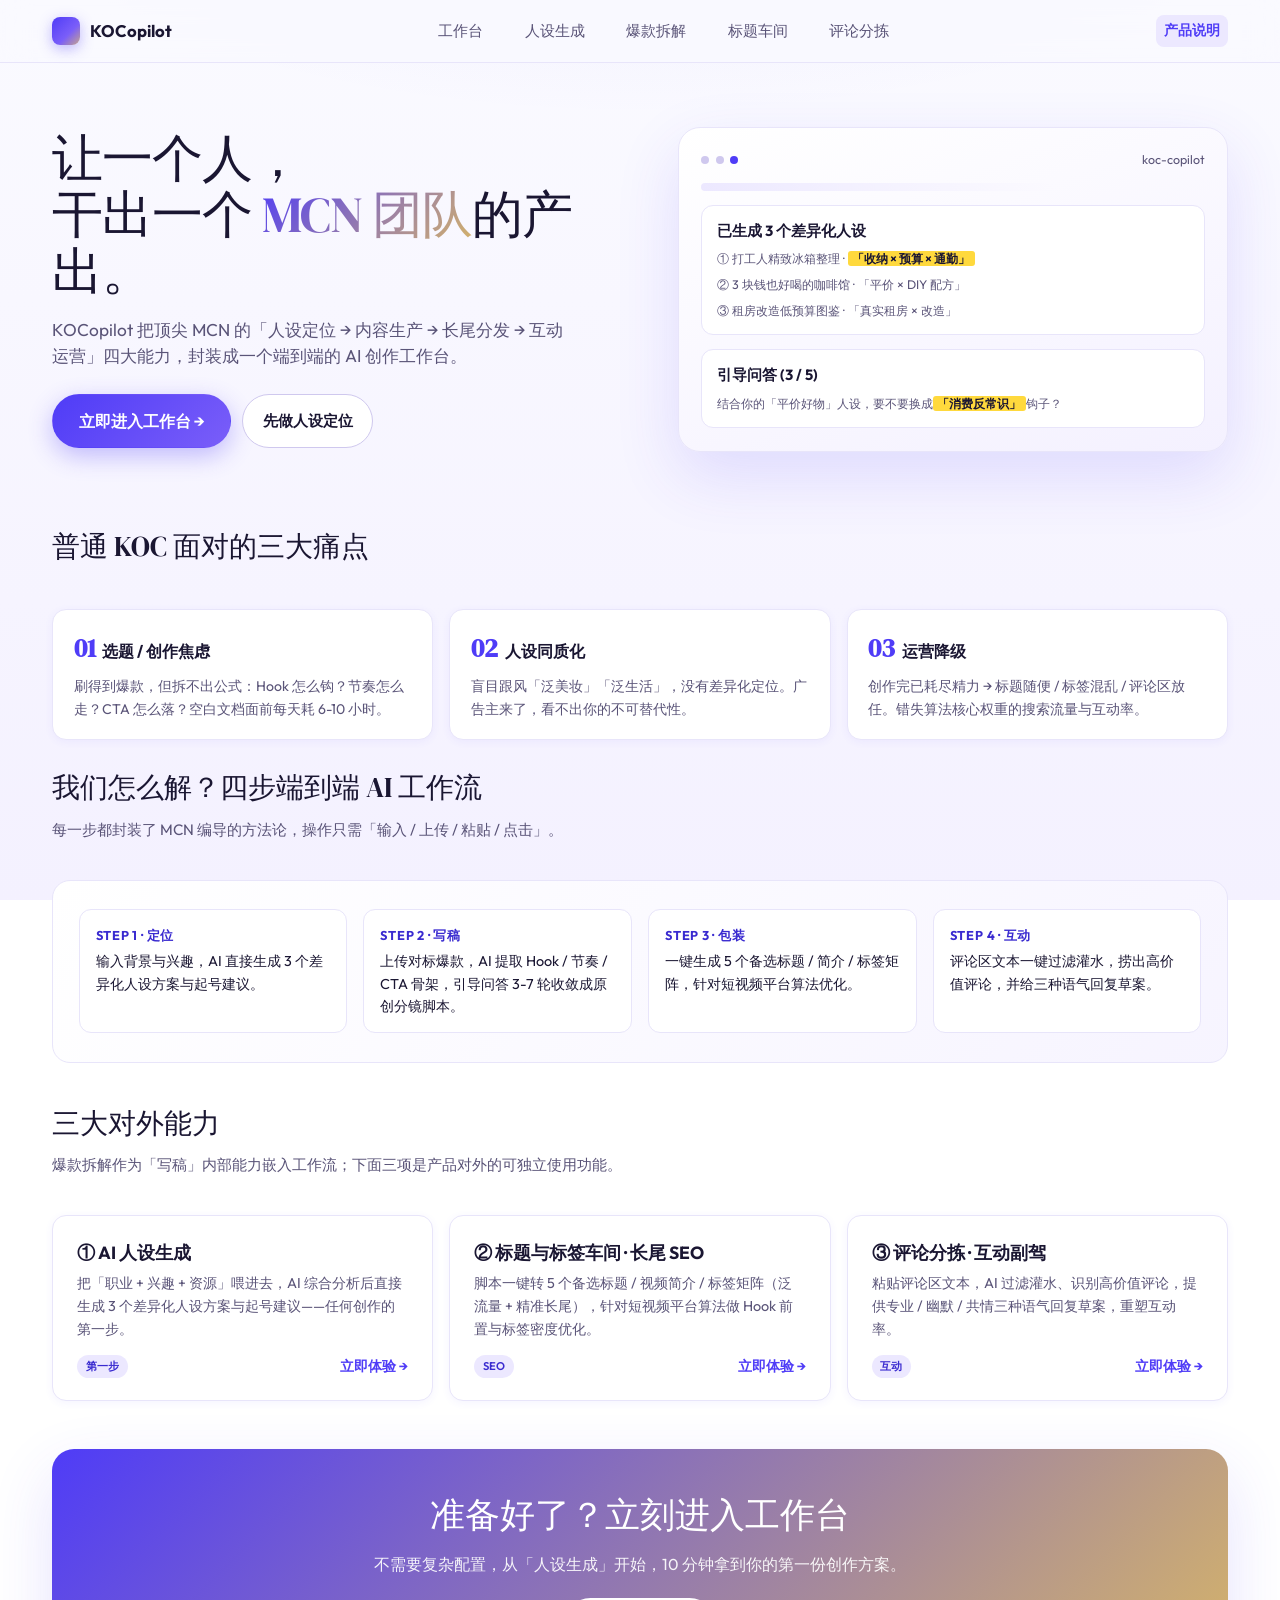
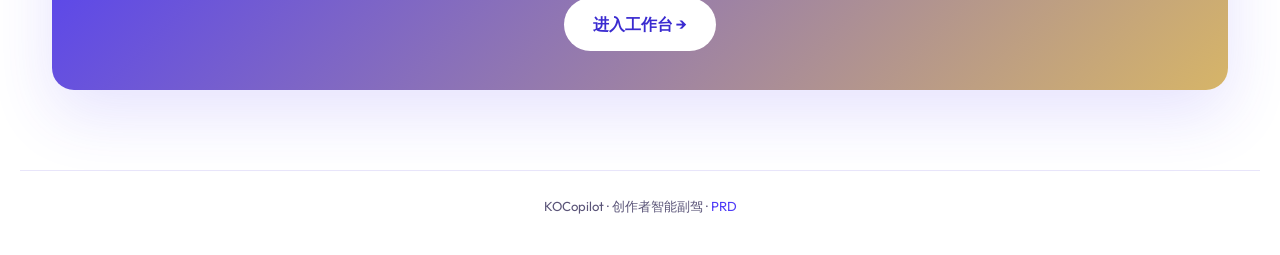
==== commit 5d06426b: "feat(feature-1): 拆解前显式选择人设；全站去抖音字眼；首页痛点措辞收敛 爆款拆解第 0 步 · 选择人设 - feature-1 顶部新增「选择本次拆解使用的人设」面板 + 选择 mo" ====
--- a/index.html
+++ b/index.html
@@ -310,7 +310,7 @@
         </aside>
       </section>
 
-      <h2 class="koc-sec-title">普通 KOC 面对的三大死亡螺旋</h2>
+      <h2 class="koc-sec-title">普通 KOC 面对的三大痛点</h2>
       <div class="lp-pain">
         <article>
           <h3><span class="lp-pain-num">01</span>选题 / 创作焦虑</h3>
@@ -346,7 +346,7 @@
           </li>
           <li>
             <b>Step 3 · 包装</b>
-            一键生成 5 个备选标题 / 简介 / 标签矩阵，针对抖音算法优化。
+            一键生成 5 个备选标题 / 简介 / 标签矩阵，针对短视频平台算法优化。
           </li>
           <li>
             <b>Step 4 · 互动</b>
@@ -371,7 +371,7 @@
         <article>
           <h3>② 标题与标签车间 · 长尾 SEO</h3>
           <p>
-            脚本一键转 5 个备选标题 / 视频简介 / 标签矩阵（泛流量 + 精准长尾），针对抖音算法做 Hook 前置与标签密度优化。
+            脚本一键转 5 个备选标题 / 视频简介 / 标签矩阵（泛流量 + 精准长尾），针对短视频平台算法做 Hook 前置与标签密度优化。
           </p>
           <div class="lp-mod-foot">
             <span class="koc-pill">SEO</span>
--- a/app-screens.css
+++ b/app-screens.css
@@ -419,6 +419,55 @@
   color: var(--ink-muted);
 }
 
+/* ===== 功能页 1：输入方式 tab（视频 vs 文本 二选一）===== */
+.koc-input-tabs {
+  display: grid;
+  grid-template-columns: 1fr 1fr;
+  gap: 0.6rem;
+  margin: 1rem 0 1rem;
+}
+
+.koc-input-tab {
+  display: flex;
+  flex-direction: column;
+  align-items: flex-start;
+  gap: 0.25rem;
+  padding: 0.85rem 1rem;
+  border: 1.5px solid var(--line);
+  border-radius: var(--radius);
+  background: var(--surface);
+  color: var(--ink);
+  font-weight: 600;
+  font-size: 0.95rem;
+  cursor: pointer;
+  text-align: left;
+  transition: border-color 0.15s ease, background 0.15s ease, transform 0.05s ease;
+}
+
+.koc-input-tab:hover {
+  border-color: var(--line-strong);
+}
+
+.koc-input-tab:active {
+  transform: translateY(1px);
+}
+
+.koc-input-tab.is-active {
+  border-color: var(--brand);
+  background: linear-gradient(180deg, color-mix(in srgb, var(--brand) 10%, var(--surface)), var(--surface));
+  box-shadow: 0 0 0 3px color-mix(in srgb, var(--brand) 18%, transparent);
+}
+
+.koc-input-tab__hint {
+  font-weight: 400;
+  font-size: 0.78rem;
+  color: var(--ink-muted);
+}
+
+.koc-input-pane[hidden] {
+  display: none !important;
+}
+
 /* ===== 功能页 1：上传区 ===== */
 .koc-uploader {
   border: 2px dashed var(--line-strong);
@@ -504,6 +553,74 @@
   border-radius: 4px;
 }
 
+/* 拆解前的空状态卡片 */
+.koc-skeleton-empty {
+  padding: 1.6rem 1.4rem;
+  border: 1.5px dashed var(--line-strong);
+  border-radius: var(--radius);
+  background: var(--bg-soft);
+  text-align: center;
+  color: var(--ink-muted);
+}
+
+.koc-skeleton-empty__icon {
+  font-size: 2rem;
+  line-height: 1;
+  margin-bottom: 0.4rem;
+}
+
+.koc-skeleton-empty h4 {
+  margin: 0 0 0.6rem;
+  font-size: 1rem;
+  color: var(--ink);
+}
+
+.koc-skeleton-empty p {
+  margin: 0 0 0.8rem;
+  font-size: 0.88rem;
+  line-height: 1.65;
+}
+
+.koc-skeleton-empty__sample {
+  font-size: 0.78rem;
+  color: var(--ink-muted);
+  margin-top: 1rem !important;
+}
+
+.koc-skeleton-empty__sample-list {
+  list-style: none;
+  padding: 0;
+  margin: 0.4rem 0 0;
+  text-align: left;
+  display: grid;
+  gap: 0.4rem;
+  font-size: 0.78rem;
+}
+
+.koc-skeleton-empty__sample-list li {
+  padding: 0.5rem 0.8rem;
+  background: var(--surface);
+  border: 1px solid var(--line);
+  border-radius: 8px;
+  line-height: 1.55;
+}
+
+.koc-skeleton-empty__sample-list code {
+  background: color-mix(in srgb, var(--brand) 15%, transparent);
+  color: var(--brand);
+  padding: 0.05rem 0.4rem;
+  border-radius: 4px;
+  font-size: 0.72rem;
+  font-weight: 600;
+  margin-right: 0.4rem;
+}
+
+.koc-skeleton-empty__sample-list em {
+  font-style: normal;
+  color: var(--ink-muted);
+  font-size: 0.74rem;
+}
+
 /* 引导问答 */
 .koc-qa {
   display: flex;
@@ -548,6 +665,370 @@
   background: var(--primary);
   color: #fff;
   border-color: var(--primary);
+}
+
+.koc-qa__opt:disabled {
+  cursor: default;
+  opacity: 0.55;
+}
+
+.koc-qa__opt:disabled:hover {
+  /* Once disabled, suppress hover so users see "decision frozen" feedback. */
+  background: var(--surface);
+  border-color: var(--line-strong);
+  color: var(--ink);
+}
+
+.koc-qa__opt:disabled.is-selected:hover {
+  background: var(--primary);
+  color: #fff;
+  border-color: var(--primary);
+  opacity: 1;
+}
+
+/* === Q&A progress strip ===
+   3 columns mapped 1:1 to MAX_QA_ROUNDS so users always know how many turns remain.
+   .is-active = current round, .is-done = answered already. */
+.koc-qa__progress {
+  display: grid;
+  grid-template-columns: repeat(3, 1fr);
+  gap: 0.4rem;
+  margin-bottom: 0.25rem;
+}
+
+.koc-qa__progress-step {
+  text-align: center;
+  font-size: 0.78rem;
+  padding: 0.35rem 0.5rem;
+  border-radius: 8px;
+  background: var(--bg-deep);
+  border: 1px solid var(--line);
+  color: var(--ink-mid);
+}
+
+.koc-qa__progress-step.is-active {
+  background: var(--primary-100);
+  border-color: var(--primary);
+  color: var(--primary-700);
+  font-weight: 600;
+}
+
+.koc-qa__progress-step.is-done {
+  background: var(--surface);
+  border-color: var(--success, #2ea44f);
+  color: var(--success, #2ea44f);
+}
+
+.koc-qa__rationale {
+  align-self: flex-start;
+  max-width: 75%;
+  font-size: 0.78rem;
+  color: var(--ink-mid);
+  background: transparent;
+  padding: 0 0.4rem;
+  margin-top: -0.3rem;
+}
+
+/* === Q&A empty state (before user clicks "开始问答") === */
+.koc-qa-empty,
+.koc-script-empty {
+  border: 1px dashed var(--line-strong);
+  border-radius: 12px;
+  padding: 1.4rem 1.2rem;
+  text-align: center;
+  background: var(--bg-deep);
+}
+
+.koc-qa-empty__icon,
+.koc-script-empty__icon {
+  font-size: 1.8rem;
+  margin-bottom: 0.4rem;
+}
+
+.koc-qa-empty h4,
+.koc-script-empty h4 {
+  margin: 0 0 0.4rem;
+  font-size: 1rem;
+  color: var(--ink);
+}
+
+.koc-qa-empty p,
+.koc-script-empty p {
+  margin: 0 0 0.8rem;
+  font-size: 0.85rem;
+  line-height: 1.65;
+  color: var(--ink-mid);
+}
+
+/* === Q&A history (后续轮次的"已确认决策"摘要) === */
+.koc-qa-history {
+  margin-top: 0.4rem;
+  padding: 0.75rem 0.95rem;
+  border: 1px solid var(--line);
+  border-radius: 10px;
+  background: var(--bg-deep);
+}
+
+.koc-qa-history h5 {
+  margin: 0 0 0.5rem;
+  font-size: 0.82rem;
+  color: var(--ink-mid);
+  font-weight: 600;
+}
+
+.koc-qa-history ol {
+  margin: 0;
+  padding-left: 1.2rem;
+  display: flex;
+  flex-direction: column;
+  gap: 0.5rem;
+}
+
+.koc-qa-history li {
+  font-size: 0.84rem;
+  line-height: 1.55;
+  color: var(--ink);
+}
+
+.koc-qa-history__choice {
+  display: inline-block;
+  margin-top: 0.2rem;
+  padding: 0.15rem 0.55rem;
+  border-radius: 999px;
+  background: var(--primary-100);
+  color: var(--primary-700);
+  font-size: 0.78rem;
+}
+
+/* === Final script output (复用 .koc-skeleton 卡片 + visual hint <em>) === */
+.koc-script {
+  display: flex;
+  flex-direction: column;
+  gap: 0.6rem;
+}
+
+.koc-script .koc-skeleton__body em {
+  display: block;
+  margin-top: 0.4rem;
+  font-style: normal;
+  font-size: 0.78rem;
+  color: var(--ink-mid);
+  background: var(--bg-deep);
+  padding: 0.35rem 0.6rem;
+  border-radius: 6px;
+  border-left: 2px solid var(--primary);
+}
+
+/* ===== 功能页 1 第 0 步：当前激活人设卡片 + 选择 modal ===== */
+.koc-active-persona {
+  display: block;
+}
+
+.koc-active-persona__empty {
+  border: 1px dashed var(--line-strong);
+  border-radius: 12px;
+  padding: 1.4rem 1.2rem;
+  text-align: center;
+  background: var(--bg-deep);
+}
+
+.koc-active-persona__icon {
+  font-size: 1.8rem;
+  margin-bottom: 0.4rem;
+}
+
+.koc-active-persona__empty h4 {
+  margin: 0 0 0.4rem;
+  font-size: 1rem;
+  color: var(--ink);
+}
+
+.koc-active-persona__empty p {
+  margin: 0 0 0.8rem;
+  font-size: 0.85rem;
+  line-height: 1.65;
+  color: var(--ink-mid);
+}
+
+.koc-active-persona__active {
+  border: 1px solid var(--primary);
+  border-radius: 12px;
+  padding: 0.95rem 1.1rem;
+  background: var(--primary-100);
+}
+
+.koc-active-persona__head {
+  display: flex;
+  flex-wrap: wrap;
+  gap: 0.5rem;
+  align-items: center;
+  margin-bottom: 0.5rem;
+}
+
+.koc-active-persona__score {
+  color: #f5a623;
+  letter-spacing: 1px;
+  font-size: 0.9rem;
+}
+
+.koc-active-persona__meta {
+  font-size: 0.78rem;
+  color: var(--ink-mid);
+  margin-left: auto;
+}
+
+.koc-active-persona__diff,
+.koc-active-persona__rationale {
+  margin: 0.25rem 0 0;
+  font-size: 0.86rem;
+  line-height: 1.6;
+  color: var(--ink);
+}
+
+.koc-active-persona__rationale {
+  color: var(--ink-mid);
+}
+
+/* ===== Modal: 通用浮层（首个使用方是第 0 步人设选择器） ===== */
+.koc-modal {
+  position: fixed;
+  inset: 0;
+  z-index: 1000;
+  display: flex;
+  align-items: center;
+  justify-content: center;
+  padding: 1rem;
+}
+
+.koc-modal[hidden] {
+  display: none !important;
+}
+
+.koc-modal__backdrop {
+  position: absolute;
+  inset: 0;
+  background: rgba(15, 18, 26, 0.55);
+  backdrop-filter: blur(2px);
+}
+
+.koc-modal__panel {
+  position: relative;
+  z-index: 1;
+  background: var(--surface);
+  border: 1px solid var(--line);
+  border-radius: 14px;
+  max-width: 640px;
+  width: 100%;
+  max-height: 85vh;
+  display: flex;
+  flex-direction: column;
+  box-shadow: 0 18px 40px rgba(0, 0, 0, 0.18);
+}
+
+.koc-modal__head {
+  display: flex;
+  align-items: center;
+  justify-content: space-between;
+  padding: 1rem 1.2rem;
+  border-bottom: 1px solid var(--line);
+}
+
+.koc-modal__head h3 {
+  margin: 0;
+  font-size: 1.05rem;
+  color: var(--ink);
+}
+
+.koc-modal__close {
+  background: transparent;
+  border: 0;
+  font-size: 1.5rem;
+  line-height: 1;
+  color: var(--ink-mid);
+  cursor: pointer;
+  padding: 0.2rem 0.5rem;
+  border-radius: 6px;
+}
+
+.koc-modal__close:hover {
+  background: var(--bg-deep);
+  color: var(--ink);
+}
+
+.koc-modal__body {
+  padding: 1rem 1.2rem;
+  overflow-y: auto;
+  display: flex;
+  flex-direction: column;
+  gap: 0.6rem;
+}
+
+.koc-modal__foot {
+  display: flex;
+  align-items: center;
+  justify-content: space-between;
+  padding: 0.85rem 1.2rem;
+  border-top: 1px solid var(--line);
+  gap: 0.5rem;
+}
+
+/* === 单个人设方案卡片（modal 内） === */
+.koc-persona-option {
+  text-align: left;
+  width: 100%;
+  border: 1px solid var(--line);
+  border-radius: 10px;
+  background: var(--bg-deep);
+  padding: 0.85rem 1rem;
+  cursor: pointer;
+  transition: all 0.15s ease;
+  display: flex;
+  flex-direction: column;
+  gap: 0.35rem;
+}
+
+.koc-persona-option:hover {
+  border-color: var(--primary);
+  background: var(--surface);
+}
+
+.koc-persona-option.is-selected {
+  border-color: var(--primary);
+  background: var(--primary-100);
+  box-shadow: 0 0 0 2px var(--primary) inset;
+}
+
+.koc-persona-option__head {
+  display: flex;
+  align-items: center;
+  justify-content: space-between;
+  gap: 0.5rem;
+}
+
+.koc-persona-option__head b {
+  font-size: 0.95rem;
+  color: var(--ink);
+}
+
+.koc-persona-option__score {
+  color: #f5a623;
+  letter-spacing: 1px;
+  font-size: 0.82rem;
+}
+
+.koc-persona-option__diff {
+  margin: 0;
+  font-size: 0.84rem;
+  color: var(--ink);
+  line-height: 1.55;
+}
+
+.koc-persona-option__rationale,
+.koc-persona-option__refs {
+  margin: 0;
+  font-size: 0.78rem;
+  color: var(--ink-mid);
+  line-height: 1.55;
 }
 
 /* ===== 功能页 3：标题/标签输出网格 ===== */
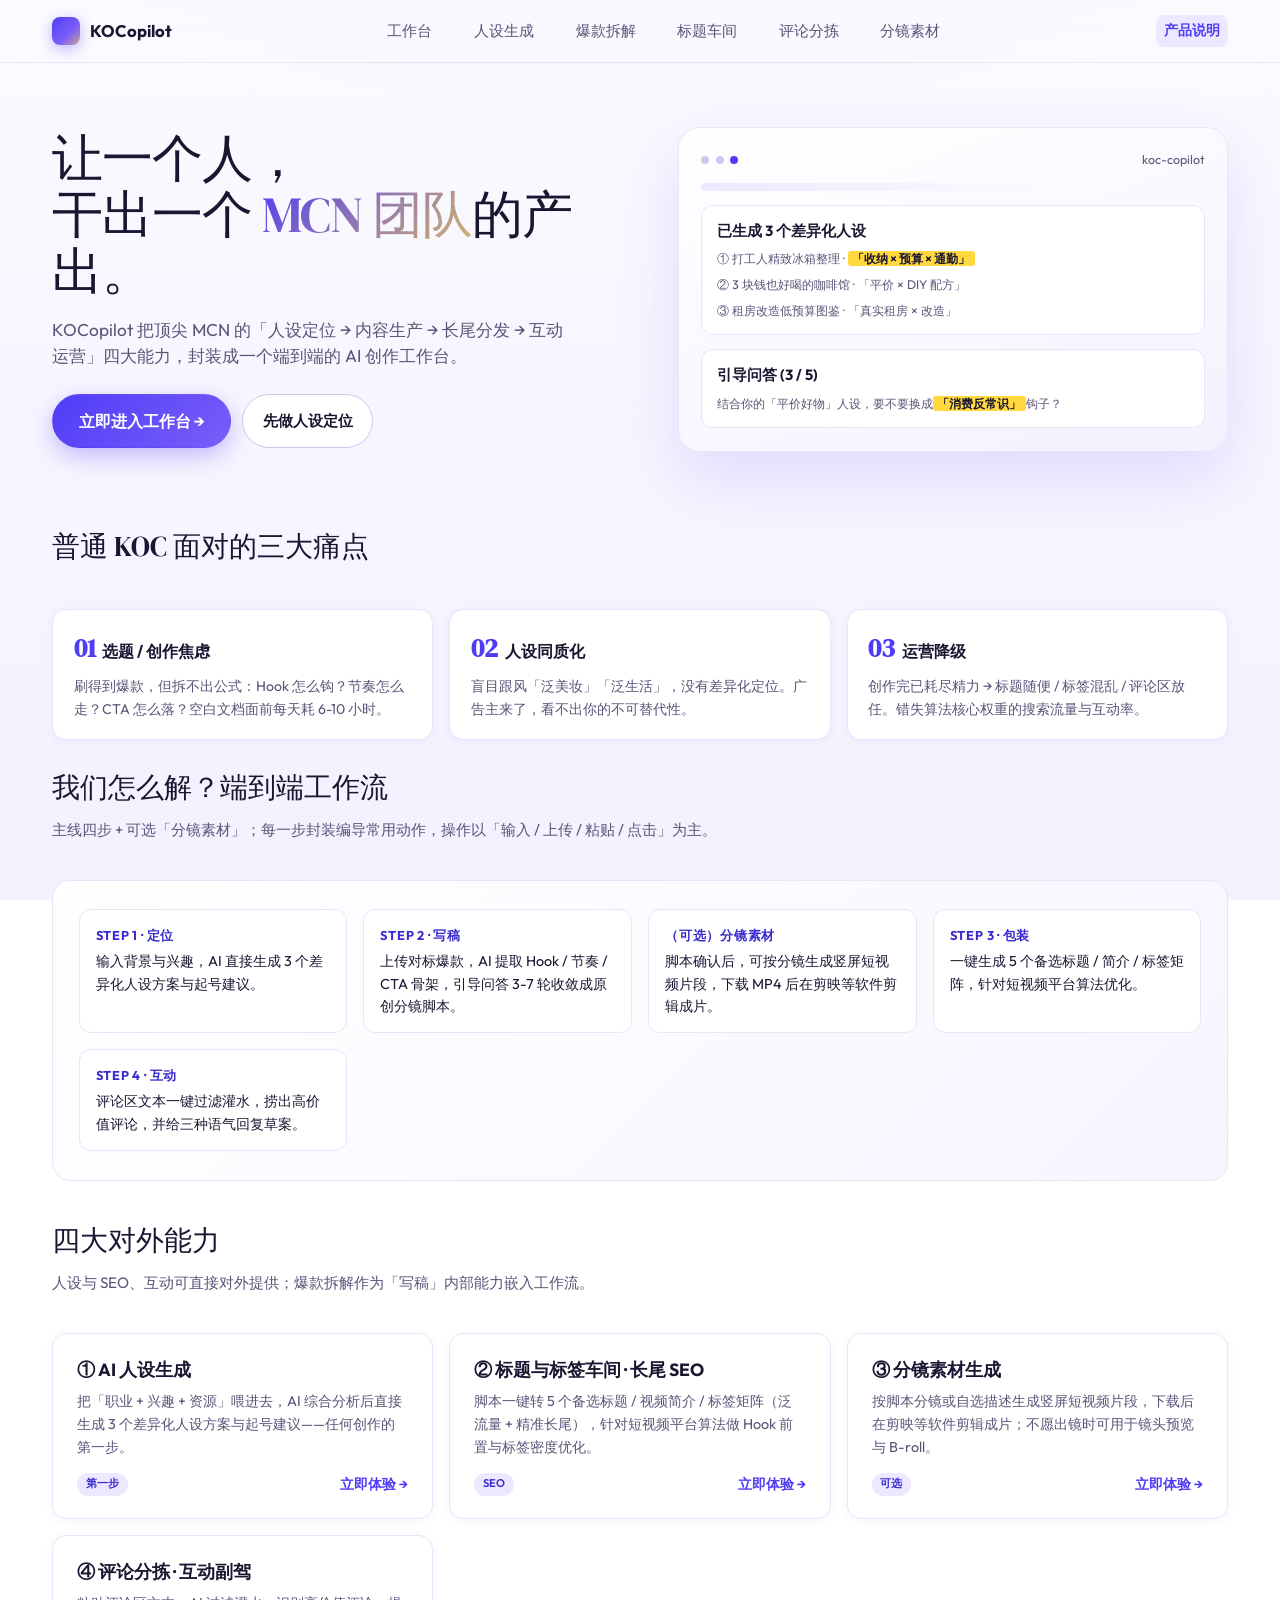
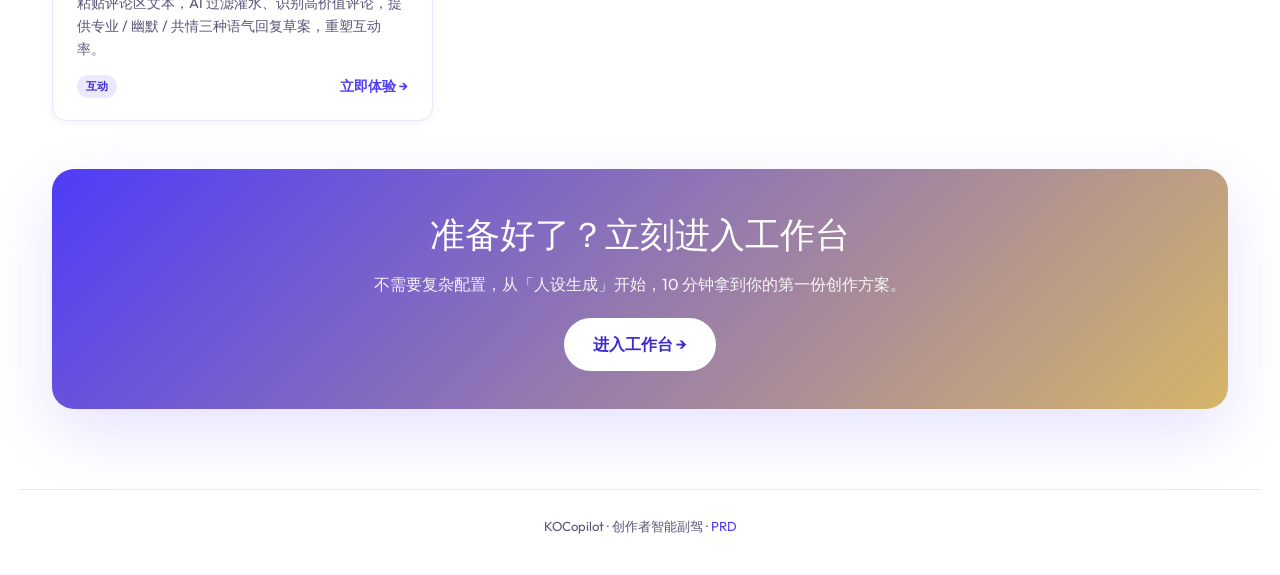
==== commit ddea3953: "feat(ui): 全站导航与工作台入口展示分镜素材生成页 Co-authored-by: Cursor <cursoragent@cursor.com>" ====
--- a/index.html
+++ b/index.html
@@ -269,6 +269,7 @@
           <a href="feature-1.html">爆款拆解</a>
           <a href="feature-3.html">标题车间</a>
           <a href="feature-4.html">评论分拣</a>
+          <a href="feature-5.html">分镜素材</a>
         </nav>
         <div class="koc-nav koc-nav--muted">
           <a href="index.html" aria-current="page">产品说明</a>
@@ -332,8 +333,8 @@
         </article>
       </div>
 
-      <h2 class="koc-sec-title">我们怎么解？四步端到端 AI 工作流</h2>
-      <p class="koc-sec-sub">每一步都封装了 MCN 编导的方法论，操作只需「输入 / 上传 / 粘贴 / 点击」。</p>
+      <h2 class="koc-sec-title">我们怎么解？端到端工作流</h2>
+      <p class="koc-sec-sub">主线四步 + 可选「分镜素材」；每一步封装编导常用动作，操作以「输入 / 上传 / 粘贴 / 点击」为主。</p>
       <section class="lp-flow">
         <ol>
           <li>
@@ -345,6 +346,10 @@
             上传对标爆款，AI 提取 Hook / 节奏 / CTA 骨架，引导问答 3-7 轮收敛成原创分镜脚本。
           </li>
           <li>
+            <b>（可选）分镜素材</b>
+            脚本确认后，可按分镜生成竖屏短视频片段，下载 MP4 后在剪映等软件剪辑成片。
+          </li>
+          <li>
             <b>Step 3 · 包装</b>
             一键生成 5 个备选标题 / 简介 / 标签矩阵，针对短视频平台算法优化。
           </li>
@@ -355,8 +360,8 @@
         </ol>
       </section>
 
-      <h2 class="koc-sec-title">三大对外能力</h2>
-      <p class="koc-sec-sub">爆款拆解作为「写稿」内部能力嵌入工作流；下面三项是产品对外的可独立使用功能。</p>
+      <h2 class="koc-sec-title">四大对外能力</h2>
+      <p class="koc-sec-sub">人设与 SEO、互动可直接对外提供；爆款拆解作为「写稿」内部能力嵌入工作流。</p>
       <div class="lp-modules">
         <article>
           <h3>① AI 人设生成</h3>
@@ -379,7 +384,17 @@
           </div>
         </article>
         <article>
-          <h3>③ 评论分拣 · 互动副驾</h3>
+          <h3>③ 分镜素材生成</h3>
+          <p>
+            按脚本分镜或自选描述生成竖屏短视频片段，下载后在剪映等软件剪辑成片；不愿出镜时可用于镜头预览与 B-roll。
+          </p>
+          <div class="lp-mod-foot">
+            <span class="koc-pill">可选</span>
+            <a href="feature-5.html">立即体验 →</a>
+          </div>
+        </article>
+        <article>
+          <h3>④ 评论分拣 · 互动副驾</h3>
           <p>
             粘贴评论区文本，AI 过滤灌水、识别高价值评论，提供专业 / 幽默 / 共情三种语气回复草案，重塑互动率。
           </p>
--- a/app-screens.css
+++ b/app-screens.css
@@ -2,61 +2,8 @@
  * 与 styles.css 配合使用，所有变量来自 styles.css 的 :root。
  */
 
-/* ===== 工作台：Hero & 数据概览 ===== */
-.koc-stat-grid {
-  display: grid;
-  grid-template-columns: repeat(4, minmax(0, 1fr));
-  gap: 1rem;
-  margin-bottom: 1.6rem;
-}
-
-@media (max-width: 980px) {
-  .koc-stat-grid {
-    grid-template-columns: repeat(2, minmax(0, 1fr));
-  }
-}
-
-.koc-stat {
-  padding: 1.1rem 1.2rem;
-  background: var(--surface);
-  border: 1px solid var(--line);
-  border-radius: var(--radius);
-  box-shadow: var(--shadow-sm);
-  position: relative;
-  overflow: hidden;
-}
-
-.koc-stat::after {
-  content: "";
-  position: absolute;
-  inset: 0 0 auto 0;
-  height: 3px;
-  background: linear-gradient(90deg, var(--primary), var(--accent));
-  opacity: 0.6;
-}
-
-.koc-stat__k {
-  margin: 0;
-  font-size: 0.85rem;
-  color: var(--ink-muted);
-  font-weight: 500;
-}
-
-.koc-stat__v {
-  margin: 0.4rem 0 0.25rem;
-  font-family: var(--font-display);
-  font-size: 1.85rem;
-  line-height: 1;
-  color: var(--ink);
-}
-
-.koc-stat__meta {
-  margin: 0;
-  font-size: 0.78rem;
-  color: var(--ink-muted);
-}
-
 /* ===== 工作台：核心入口（一主二次） ===== */
+/* 注：v0.9 删除「数据概览」4 卡——运营数据无法实时接入，留着是误导 */
 .koc-entries {
   display: grid;
   grid-template-columns: minmax(0, 1.4fr) minmax(0, 1fr) minmax(0, 1fr);
@@ -1393,3 +1340,395 @@
   color: var(--danger, #dc2626);
 }
 
+/* ===== 历史项目可展开详情（v0.7） =====
+   .koc-history-item 替代旧的 grid li，让一条记录可以纵向容纳
+   "摘要行 + 展开详情" 两段；__row 内部仍用旧的 3 列 grid 保持视觉一致。 */
+.koc-list li.koc-history-item {
+  display: flex !important;
+  flex-direction: column;
+  grid-template-columns: none !important;
+  gap: 0.5rem;
+  padding: 0.6rem 0.75rem;
+  align-items: stretch;
+}
+
+.koc-history-item__row {
+  display: grid;
+  grid-template-columns: 1.1fr 0.8fr auto auto auto;
+  gap: 0.6rem;
+  align-items: center;
+  font-size: 0.84rem;
+}
+
+@media (max-width: 760px) {
+  .koc-history-item__row {
+    grid-template-columns: 1fr;
+  }
+}
+
+.koc-history-toggle {
+  white-space: nowrap;
+}
+
+.koc-history-detail {
+  background: var(--bg-deep);
+  border: 1px solid var(--line);
+  border-radius: 8px;
+  padding: 0.85rem 1rem;
+  display: flex;
+  flex-direction: column;
+  gap: 0.6rem;
+  font-size: 0.84rem;
+  line-height: 1.6;
+  color: var(--ink);
+}
+
+.koc-history-detail[hidden] {
+  display: none !important;
+}
+
+.koc-history-detail__sub {
+  font-size: 0.82rem;
+  color: var(--ink);
+  padding-bottom: 0.4rem;
+  border-bottom: 1px solid var(--line);
+}
+
+.koc-history-detail__sub b {
+  color: var(--primary-700);
+}
+
+.koc-history-detail__item {
+  background: var(--surface);
+  border: 1px solid var(--line);
+  border-radius: 8px;
+  padding: 0.6rem 0.85rem;
+}
+
+.koc-history-detail__head {
+  display: flex;
+  justify-content: space-between;
+  align-items: center;
+  margin-bottom: 0.35rem;
+}
+
+.koc-history-detail__head b {
+  font-size: 0.9rem;
+  color: var(--ink);
+}
+
+.koc-history-detail__score {
+  color: #f5a623;
+  letter-spacing: 1px;
+  font-size: 0.82rem;
+}
+
+.koc-history-detail__item p {
+  margin: 0.25rem 0 0;
+  font-size: 0.82rem;
+  color: var(--ink-mid);
+  line-height: 1.55;
+}
+
+.koc-history-detail__answer {
+  background: var(--surface);
+  border: 1px solid var(--line);
+  border-left: 3px solid var(--primary);
+  border-radius: 6px;
+  padding: 0.5rem 0.75rem;
+  font-size: 0.82rem;
+  line-height: 1.55;
+}
+
+.koc-history-detail__choice {
+  display: inline-block;
+  margin-top: 0.2rem;
+  padding: 0.12rem 0.5rem;
+  border-radius: 999px;
+  background: var(--primary-100);
+  color: var(--primary-700);
+  font-size: 0.76rem;
+}
+
+.koc-history-detail__script pre {
+  margin: 0;
+  font-family: inherit;
+  white-space: pre-wrap;
+  word-break: break-word;
+  background: var(--surface);
+  border: 1px solid var(--line);
+  border-radius: 8px;
+  padding: 0.75rem 0.95rem;
+  max-height: 280px;
+  overflow-y: auto;
+  font-size: 0.84rem;
+  line-height: 1.7;
+  color: var(--ink);
+}
+
+.koc-history-detail__actions {
+  display: flex;
+  flex-wrap: wrap;
+  gap: 0.5rem;
+  padding-top: 0.4rem;
+  border-top: 1px solid var(--line);
+}
+
+/* =========================================================================
+   feature-2 · 人设方案卡片 CTA — 「采用此方案 → 进入爆款拆解」
+   设计要点：
+   - 与卡片正文（dl）之间留 0.6rem 视觉气口；
+   - 在 dl 的最下一行后跨整宽，确保 CTA 在不同方案分数下都对齐到底部。
+   ========================================================================= */
+.koc-persona__cta {
+  margin-top: 0.7rem;
+  padding-top: 0.7rem;
+  border-top: 1px dashed var(--line);
+  display: flex;
+  flex-wrap: wrap;
+  gap: 0.5rem;
+}
+
+.koc-persona__adopt {
+  flex: 1;
+  min-width: 0;
+}
+
+.koc-persona__adopt-hint {
+  font-size: 0.78rem;
+  color: var(--ink-muted);
+  line-height: 1.5;
+}
+
+/* =========================================================================
+   feature-1 · 第 3 步 · brief 创作要求表单
+   设计原因：
+   - 让用户在出题前先把「时长 / 节奏 / 风格 / 自由补充」交代清楚，
+     这套约束会随每次 /api/qa/next 与 /api/script/generate 透传后端，
+     避免 30 秒短视频的问答最后产出 1200 字脚本的不一致。
+   - chip 用单选高亮，textarea 走全栈共享的 .koc-comment-input，
+     视觉上沿用现有 koc-active-persona 系卡片的 surface / line 配色。
+   ========================================================================= */
+.koc-brief {
+  margin: 0.4rem 0 0.9rem;
+  padding: 1rem 1.1rem;
+  border: 1px solid var(--line);
+  border-radius: 12px;
+  background: var(--surface);
+  text-align: left;
+  display: flex;
+  flex-direction: column;
+  gap: 0.85rem;
+}
+
+.koc-brief__head h5 {
+  margin: 0 0 0.25rem;
+  font-size: 0.92rem;
+  color: var(--ink);
+  font-weight: 600;
+}
+
+.koc-brief__head p {
+  margin: 0;
+  font-size: 0.78rem;
+  color: var(--ink-muted);
+  line-height: 1.55;
+}
+
+.koc-brief__field {
+  display: flex;
+  flex-direction: column;
+  gap: 0.4rem;
+}
+
+.koc-brief__field > label {
+  font-size: 0.8rem;
+  color: var(--ink-mid);
+  font-weight: 600;
+}
+
+.koc-brief__chips {
+  display: flex;
+  flex-wrap: wrap;
+  gap: 0.4rem;
+}
+
+.koc-brief__chip {
+  appearance: none;
+  border: 1px solid var(--line-strong);
+  background: var(--bg-deep);
+  color: var(--ink-mid);
+  border-radius: 999px;
+  padding: 0.32rem 0.85rem;
+  font-size: 0.82rem;
+  cursor: pointer;
+  transition: all 0.15s ease;
+}
+
+.koc-brief__chip:hover {
+  border-color: var(--primary-500, #6366f1);
+  color: var(--ink);
+}
+
+.koc-brief__chip.is-active {
+  background: var(--primary-100);
+  border-color: var(--primary-500, #6366f1);
+  color: var(--primary-700);
+  font-weight: 600;
+}
+
+.koc-brief__chip:disabled {
+  cursor: not-allowed;
+  opacity: 0.55;
+}
+
+.koc-brief__chip:disabled:hover {
+  border-color: var(--line-strong);
+  color: var(--ink-mid);
+}
+
+.koc-brief textarea[data-koc-brief-extra] {
+  font-size: 0.85rem;
+  min-height: 4.5rem;
+  resize: vertical;
+}
+
+.koc-brief textarea[data-koc-brief-extra]:disabled {
+  opacity: 0.7;
+  cursor: not-allowed;
+}
+
+/* =========================================================================
+   v0.10 · 人设手动编辑器（KOCPersonaEditor）
+   设计要点：
+   - 复用 .koc-modal__* 的窗口骨架（背景 / 头 / 尾），仅补 body 内的字段控件；
+   - .btn .xs 是为「✎ 编辑」按钮（卡片密度紧）扩出的更小尺寸；
+   - 字段控件均沿用 form 元素原生外观，避免引入第三方 form 库的依赖。
+   ========================================================================= */
+.btn.xs {
+  padding: 0.18rem 0.55rem;
+  font-size: 0.72rem;
+  border-radius: 6px;
+  line-height: 1.3;
+}
+
+.koc-history-detail__head-right {
+  display: inline-flex;
+  align-items: center;
+  gap: 0.5rem;
+}
+
+.koc-history-detail__edit {
+  flex-shrink: 0;
+}
+
+.koc-persona__edit {
+  flex-shrink: 0;
+}
+
+/* 编辑器 modal 内部更宽，给文本区域留呼吸空间 */
+.koc-persona-editor-modal .koc-modal__panel {
+  max-width: 560px;
+}
+
+.koc-persona-editor__body {
+  gap: 0.95rem;
+}
+
+.koc-persona-editor__field {
+  display: flex;
+  flex-direction: column;
+  gap: 0.3rem;
+}
+
+.koc-persona-editor__field-head {
+  display: flex;
+  align-items: center;
+  justify-content: space-between;
+  gap: 0.5rem;
+  font-size: 0.85rem;
+  color: var(--ink);
+}
+
+.koc-persona-editor__field-head label {
+  font-weight: 600;
+}
+
+.koc-persona-editor__req {
+  color: var(--danger);
+  font-weight: 700;
+}
+
+.koc-persona-editor__counter {
+  font-size: 0.74rem;
+  color: var(--ink-muted);
+  font-variant-numeric: tabular-nums;
+}
+
+.koc-persona-editor__counter.is-over {
+  color: var(--danger);
+  font-weight: 600;
+}
+
+.koc-persona-editor__field input[type="text"],
+.koc-persona-editor__field textarea {
+  width: 100%;
+  border: 1px solid var(--line);
+  border-radius: 8px;
+  padding: 0.5rem 0.7rem;
+  font-size: 0.88rem;
+  font-family: inherit;
+  background: var(--surface);
+  color: var(--ink);
+  line-height: 1.5;
+  transition: border-color 0.12s ease, box-shadow 0.12s ease;
+}
+
+.koc-persona-editor__field input[type="text"]:focus,
+.koc-persona-editor__field textarea:focus {
+  outline: none;
+  border-color: var(--primary);
+  box-shadow: 0 0 0 2px var(--primary-100);
+}
+
+.koc-persona-editor__field textarea {
+  resize: vertical;
+  min-height: 3.6rem;
+}
+
+.koc-persona-editor__hint {
+  font-size: 0.74rem;
+  color: var(--ink-muted);
+  line-height: 1.5;
+}
+
+.koc-persona-editor__stars {
+  display: inline-flex;
+  gap: 0.1rem;
+}
+
+.koc-persona-editor__star {
+  border: 0;
+  background: transparent;
+  cursor: pointer;
+  font-size: 1.35rem;
+  line-height: 1;
+  padding: 0.1rem 0.2rem;
+  color: var(--line-strong);
+  transition: color 0.12s ease, transform 0.12s ease;
+}
+
+.koc-persona-editor__star.is-on {
+  color: #f5a623;
+}
+
+.koc-persona-editor__star:hover {
+  transform: scale(1.1);
+}
+
+.koc-persona-editor__star:focus {
+  outline: 2px solid var(--primary);
+  outline-offset: 2px;
+  border-radius: 4px;
+}
+
